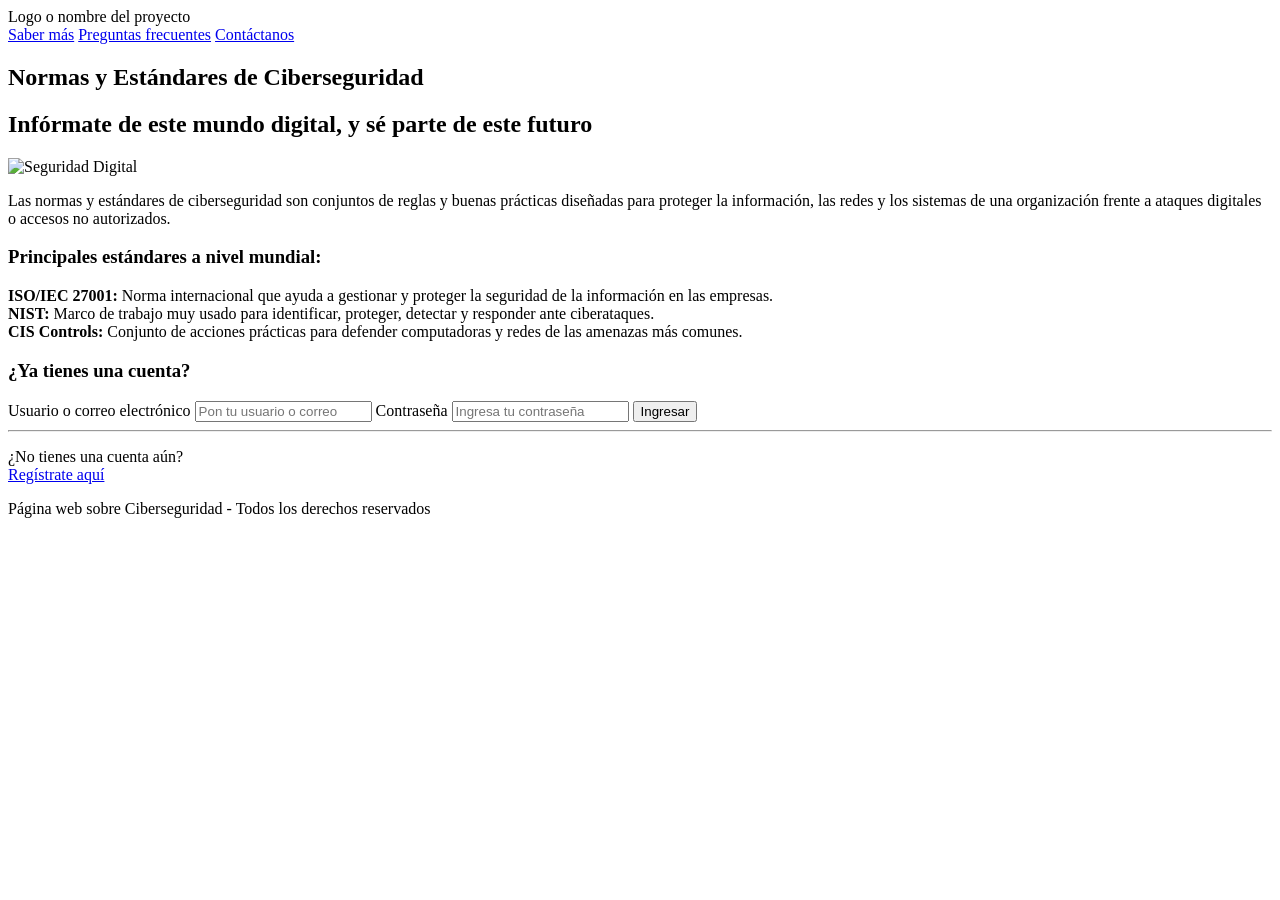
==== index.html @ cd24d399 "Add files via upload" ====
<!DOCTYPE html>
<html lang="es">
<head>
    <meta charset="UTF-8">
    <title>Normas y Estándares de Ciberseguridad</title>
    <link rel="stylesheet" href="css/index.css">
</head>
<body>

    <!-- 1. CABEZA / ENCABEZADO -->
    <header>
        <div class="logo">Logo o nombre del proyecto</div>
        
        <nav>
            <a href="saber-mas.html">Saber más</a>
            <a href="preguntas-frecuentes.html">Preguntas frecuentes</a>
            <a href="contacto.html">Contáctanos</a>
        </nav>
    </header>

    <!-- 2. CUERPO PRINCIPAL (Dividido en 2 columnas: Info a la izquierda/centro y Login a la derecha) -->
    <main>

        <!-- COLUMNA PRINCIPAL: Título, Imagen e Información -->
        <section class="contenido-principal">
            <h1>Normas y Estándares de Ciberseguridad</h1>
            <h2>Infórmate de este mundo digital, y sé parte de este futuro</h2>

            <!-- Tu imagen ya conectada con su nombre real -->
            <img src="img/ciberseguridad-huella.jpg" alt="Seguridad Digital">

            <p>
                Las normas y estándares de ciberseguridad son conjuntos de reglas y buenas prácticas 
                diseñadas para proteger la información, las redes y los sistemas de una organización 
                frente a ataques digitales o accesos no autorizados.
            </p>

            <h3>Principales estándares a nivel mundial:</h3>

            <div class="caja-norma">
                <strong>ISO/IEC 27001:</strong> Norma internacional que ayuda a gestionar y proteger la seguridad de la información en las empresas.
            </div>

            <div class="caja-norma">
                <strong>NIST:</strong> Marco de trabajo muy usado para identificar, proteger, detectar y responder ante ciberataques.
            </div>

            <div class="caja-norma">
                <strong>CIS Controls:</strong> Conjunto de acciones prácticas para defender computadoras y redes de las amenazas más comunes.
            </div>
        </section>

        <!-- COLUMNA DERECHA: Cuadro pequeño del formulario -->
        <section class="cuadro-formulario">
            <h3>¿Ya tienes una cuenta?</h3>
            
            <form>
                <label>Usuario o correo electrónico</label>
                <input type="text" placeholder="Pon tu usuario o correo">

                <label>Contraseña</label>
                <input type="password" placeholder="Ingresa tu contraseña">

                <button type="submit">Ingresar</button>
            </form>

            <hr>

            <p class="registro">
                ¿No tienes una cuenta aún?<br>
                <a href="registro.html">Regístrate aquí</a>
            </p>
        </section>

    </main>

    <!-- 3. PIE DE PÁGINA -->
    <footer>
        <p>Página web sobre Ciberseguridad - Todos los derechos reservados</p>
    </footer>

</body>
</html>
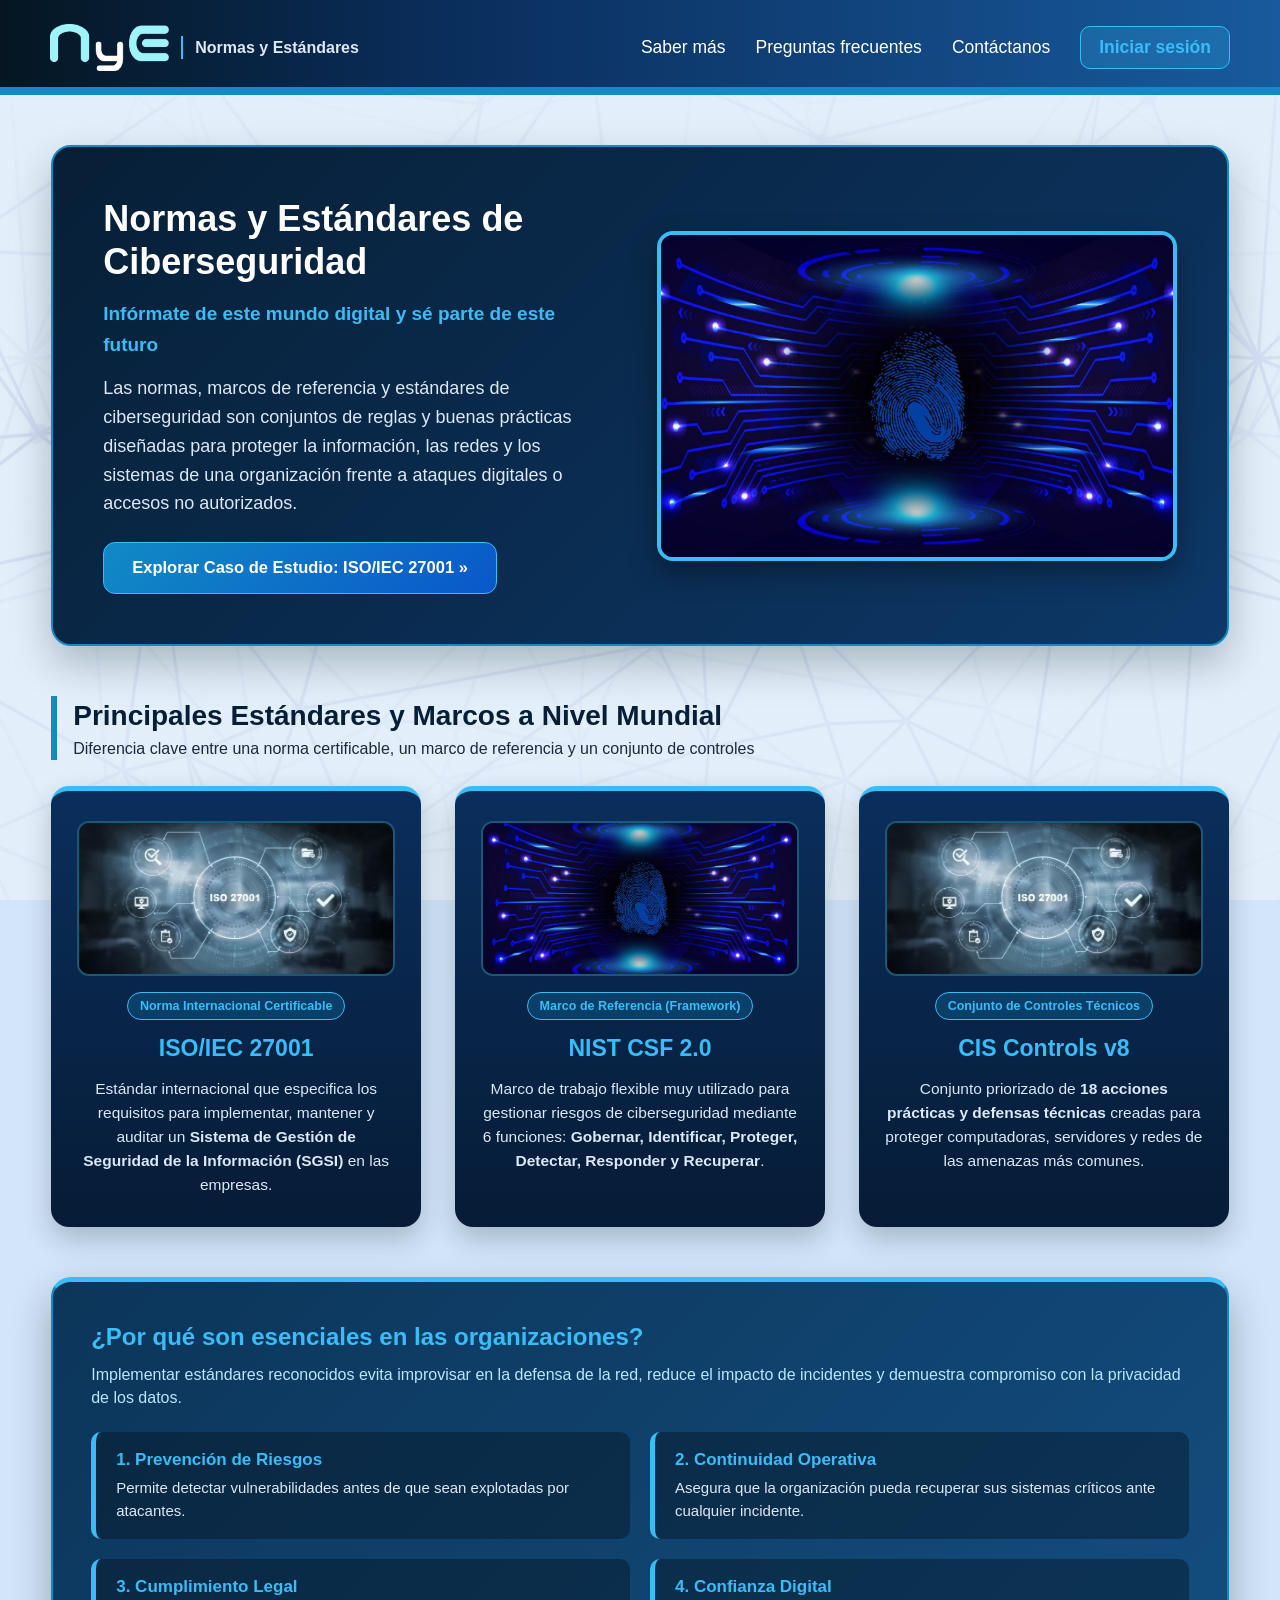
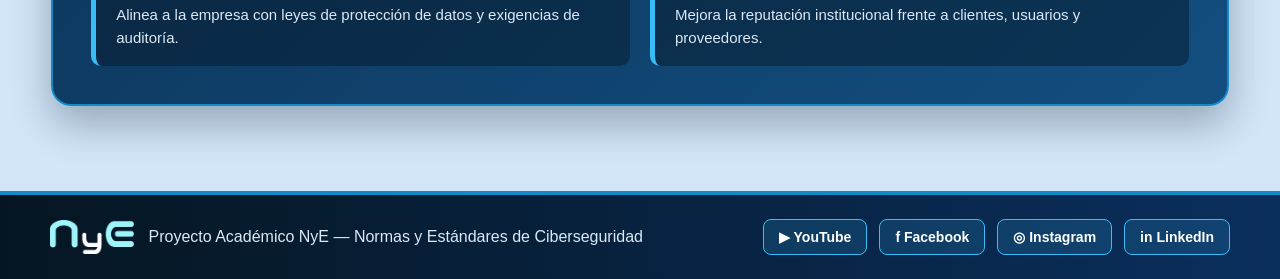
==== commit 60af4756: "Add files via upload" ====
--- a/index.html
+++ b/index.html
@@ -2,82 +2,136 @@
 <html lang="es">
 <head>
     <meta charset="UTF-8">
-    <title>Normas y Estándares de Ciberseguridad</title>
-    <link rel="stylesheet" href="css/index.css">
+    <meta name="viewport" content="width=device-width, initial-scale=1.0">
+    <title>Normas y Estándares de Ciberseguridad | Proyecto NyE</title>
+    <link rel="stylesheet" href="css/styles.css">
 </head>
-<body>
+<body class="bg-saber-mas">
 
-    <!-- 1. CABEZA / ENCABEZADO -->
     <header>
-        <div class="logo">Logo o nombre del proyecto</div>
-        
-        <nav>
+        <a href="index.html" class="logo">
+            <img src="img/logo.png" alt="Logo NyE">
+            <span class="logo-texto">Normas y Estándares</span>
+        </a>
+        <nav class="enlaces-menu">
             <a href="saber-mas.html">Saber más</a>
             <a href="preguntas-frecuentes.html">Preguntas frecuentes</a>
             <a href="contacto.html">Contáctanos</a>
+            <a href="login.html" class="btn-login-menu">Iniciar sesión</a>
         </nav>
     </header>
 
-    <!-- 2. CUERPO PRINCIPAL (Dividido en 2 columnas: Info a la izquierda/centro y Login a la derecha) -->
     <main>
-
-        <!-- COLUMNA PRINCIPAL: Título, Imagen e Información -->
-        <section class="contenido-principal">
-            <h1>Normas y Estándares de Ciberseguridad</h1>
-            <h2>Infórmate de este mundo digital, y sé parte de este futuro</h2>
-
-            <!-- Tu imagen ya conectada con su nombre real -->
-            <img src="img/ciberseguridad-huella.jpg" alt="Seguridad Digital">
-
-            <p>
-                Las normas y estándares de ciberseguridad son conjuntos de reglas y buenas prácticas 
-                diseñadas para proteger la información, las redes y los sistemas de una organización 
-                frente a ataques digitales o accesos no autorizados.
-            </p>
-
-            <h3>Principales estándares a nivel mundial:</h3>
-
-            <div class="caja-norma">
-                <strong>ISO/IEC 27001:</strong> Norma internacional que ayuda a gestionar y proteger la seguridad de la información en las empresas.
+        <!-- 1. SECCIÓN HERO -->
+        <section class="hero-section">
+            <div>
+                <h1>Normas y Estándares de Ciberseguridad</h1>
+                <p class="subtitulo-hero">Infórmate de este mundo digital y sé parte de este futuro</p>
+                <p style="margin-bottom: 24px;">
+                    Las normas, marcos de referencia y estándares de ciberseguridad son conjuntos de reglas y buenas prácticas 
+                    diseñadas para proteger la información, las redes y los sistemas de una organización frente a ataques digitales 
+                    o accesos no autorizados.
+                </p>
+                <a href="saber-mas.html" class="btn-principal">Explorar Caso de Estudio: ISO/IEC 27001 &raquo;</a>
             </div>
 
-            <div class="caja-norma">
-                <strong>NIST:</strong> Marco de trabajo muy usado para identificar, proteger, detectar y responder ante ciberataques.
-            </div>
-
-            <div class="caja-norma">
-                <strong>CIS Controls:</strong> Conjunto de acciones prácticas para defender computadoras y redes de las amenazas más comunes.
+            <!-- IMAGEN PRINCIPAL PORTADA -->
+            <div class="marco-imagen">
+                <img src="img/ciberseguridad-huella.jpg" alt="Seguridad Digital">
             </div>
         </section>
 
-        <!-- COLUMNA DERECHA: Cuadro pequeño del formulario -->
-        <section class="cuadro-formulario">
-            <h3>¿Ya tienes una cuenta?</h3>
-            
-            <form>
-                <label>Usuario o correo electrónico</label>
-                <input type="text" placeholder="Pon tu usuario o correo">
+        <!-- 2. TRES ESTÁNDARES CON ESPACIO PARA IMÁGENES (Sin botones repetidos abajo) -->
+        <div class="titulo-seccion">
+            <h2>Principales Estándares y Marcos a Nivel Mundial</h2>
+            <p>Diferencia clave entre una norma certificable, un marco de referencia y un conjunto de controles</p>
+        </div>
 
-                <label>Contraseña</label>
-                <input type="password" placeholder="Ingresa tu contraseña">
+        <section class="pillars-section">
+            <article class="pilar-card">
+                <!-- ESPACIO DE IMAGEN 1: Puedes cambiar img/iso27001.jpg por otra imagen -->
+                <div class="img-tarjeta">
+                    <img src="img/iso27001.jpg" alt="Norma ISO/IEC 27001">
+                </div>
+                <span class="etiqueta">Norma Internacional Certificable</span>
+                <h3>ISO/IEC 27001</h3>
+                <p>
+                    Estándar internacional que especifica los requisitos para implementar, mantener y auditar un 
+                    <strong>Sistema de Gestión de Seguridad de la Información (SGSI)</strong> en las empresas.
+                </p>
+            </article>
 
-                <button type="submit">Ingresar</button>
-            </form>
+            <article class="pilar-card">
+                <!-- ESPACIO DE IMAGEN 2: Guarda una imagen como img/nist.jpg en tu carpeta img -->
+                <div class="img-tarjeta">
+                    <img src="img/nist.jpg" alt="Marco NIST CSF" onerror="this.src='img/ciberseguridad-huella.jpg'">
+                </div>
+                <span class="etiqueta">Marco de Referencia (Framework)</span>
+                <h3>NIST CSF 2.0</h3>
+                <p>
+                    Marco de trabajo flexible muy utilizado para gestionar riesgos de ciberseguridad mediante 6 funciones: 
+                    <strong>Gobernar, Identificar, Proteger, Detectar, Responder y Recuperar</strong>.
+                </p>
+            </article>
 
-            <hr>
-
-            <p class="registro">
-                ¿No tienes una cuenta aún?<br>
-                <a href="registro.html">Regístrate aquí</a>
-            </p>
+            <article class="pilar-card">
+                <!-- ESPACIO DE IMAGEN 3: Guarda una imagen como img/cis.jpg en tu carpeta img -->
+                <div class="img-tarjeta">
+                    <img src="img/cis.jpg" alt="Controles CIS" onerror="this.src='img/iso27001.jpg'">
+                </div>
+                <span class="etiqueta">Conjunto de Controles Técnicos</span>
+                <h3>CIS Controls v8</h3>
+                <p>
+                    Conjunto priorizado de <strong>18 acciones prácticas y defensas técnicas</strong> creadas para proteger 
+                    computadoras, servidores y redes de las amenazas más comunes.
+                </p>
+            </article>
         </section>
 
+        <!-- 3. IMPORTANCIA EN LAS ORGANIZACIONES (En tarjeta blanca limpia para variar el color) -->
+        <section class="bloque-ancho caja-clara">
+            <h2>¿Por qué son esenciales en las organizaciones?</h2>
+            <p style="margin-top: 8px; color: #475569;">
+                Implementar estándares reconocidos evita improvisar en la defensa de la red, reduce el impacto de incidentes 
+                y demuestra compromiso con la privacidad de los datos.
+            </p>
+            <div class="grid-beneficios">
+                <div class="item-beneficio">
+                    <strong>1. Prevención de Riesgos</strong>
+                    <span>Permite detectar vulnerabilidades antes de que sean explotadas por atacantes.</span>
+                </div>
+                <div class="item-beneficio">
+                    <strong>2. Continuidad Operativa</strong>
+                    <span>Asegura que la organización pueda recuperar sus sistemas críticos ante cualquier incidente.</span>
+                </div>
+                <div class="item-beneficio">
+                    <strong>3. Cumplimiento Legal</strong>
+                    <span>Alinea a la empresa con leyes de protección de datos y exigencias de auditoría.</span>
+                </div>
+                <div class="item-beneficio">
+                    <strong>4. Confianza Digital</strong>
+                    <span>Mejora la reputación institucional frente a clientes, usuarios y proveedores.</span>
+                </div>
+            </div>
+        </section>
     </main>
 
-    <!-- 3. PIE DE PÁGINA -->
-    <footer>
-        <p>Página web sobre Ciberseguridad - Todos los derechos reservados</p>
+    <!-- PIE DE PÁGINA SOLO CON TÍTULO Y REDES SOCIALES -->
+    <footer class="pie-pagina">
+        <div class="footer-contenido">
+            <div class="footer-marca">
+                <img src="img/logo.png" alt="Logo NyE">
+                <p>Proyecto Académico NyE — Normas y Estándares de Ciberseguridad</p>
+            </div>
+            <div class="footer-redes">
+                <a href="https://youtube.com" target="_blank" rel="noopener">▶ YouTube</a>
+                <a href="https://facebook.com" target="_blank" rel="noopener">f Facebook</a>
+                <a href="https://instagram.com" target="_blank" rel="noopener">◎ Instagram</a>
+                <a href="https://linkedin.com" target="_blank" rel="noopener">in LinkedIn</a>
+            </div>
+        </div>
     </footer>
 
+    <script src="javascript/script.js"></script>
 </body>
 </html>
--- a/css/styles.css
+++ b/css/styles.css
@@ -0,0 +1,355 @@
+/* ==========================================================================
+   ARCHIVO: css/styles.css (Sin verde + Sin blanco cansado + Fácil de personalizar)
+   ========================================================================== */
+:root {
+    /* Colores base originales que te gustaron */
+    --azul-oscuro: #051622;
+    --azul-profundo: #071f36;
+    --azul-marino: #0a2e5c;
+    --azul-card: #0d3868;
+    --cian-borde: #118AC5;
+    --cian-brillante: #38bdf8;
+    --blanco: #ffffff;
+    --texto-claro: #dce8f5;
+    --fondo-claro: #dbeafe; /* Fondo general celeste-grisáceo suave (menos blanco) */
+
+    /* ======================================================================
+       ZONA PARA PROBAR COLORES DE CUADROS (Login, Registro, Contacto, FAQ)
+       Cambia estos 4 valores para probar los ejemplos que te dejé abajo:
+       ====================================================================== */
+    --fondo-caja: linear-gradient(135deg, #0c3559 0%, #134e80 100%); /* Azul cian intermedio */
+    --fondo-subcaja: rgba(5, 22, 34, 0.45);  /* Cuadros internos */
+    --texto-caja: #ffffff;                   /* Color de letra dentro del cuadro */
+    --texto-secundario-caja: #bae6fd;        /* Color de subtítulos/párrafos del cuadro */
+
+    --fuente: "Inter", "Segoe UI", Roboto, Arial, sans-serif;
+}
+
+* { box-sizing: border-box; margin: 0; padding: 0; }
+
+body {
+    font-family: var(--fuente);
+    background-color: var(--fondo-claro);
+    color: #0f172a;
+    line-height: 1.45;
+    min-height: 100vh;
+    display: flex;
+    flex-direction: column;
+}
+
+a { color: inherit; text-decoration: none; }
+img { display: block; max-width: 100%; }
+ul, ol { list-style: none; }
+
+/* 1. FONDOS DE PÁGINA (Con velo celeste suave para que el fondo nunca sea blanco brillante) */
+body.bg-que-es {
+    background: linear-gradient(rgba(219, 234, 254, 0.45), rgba(219, 234, 254, 0.45)),
+                var(--fondo-claro) url('../img/fondo-que-es.png') no-repeat right center / 85% fixed;
+}
+body.bg-saber-mas {
+    background: linear-gradient(rgba(203, 225, 246, 0.55), rgba(203, 225, 246, 0.55)),
+                var(--fondo-claro) url('../img/fondo-saber-mas.jpg') no-repeat center center / cover fixed;
+}
+body.bg-oscuro {
+    background: linear-gradient(rgba(5, 22, 34, 0.82), rgba(7, 31, 54, 0.9)),
+                url('../img/fondo oscuro.jpg') no-repeat center center / cover fixed;
+    color: var(--blanco);
+}
+
+/* 2. CABECERA / HEADER UNIFICADO (De vuelta al estilo Cian original sin verde) */
+header {
+    height: 95px;
+    padding: 0 50px;
+    background: linear-gradient(to right, #051622 0%, #0a2e5c 35%, #185a9d 100%);
+    position: relative;
+    display: flex;
+    align-items: center;
+    justify-content: space-between;
+}
+header::after {
+    content: "";
+    position: absolute;
+    bottom: 0; left: 0; width: 100%; height: 8px;
+    background: var(--cian-borde);
+}
+header .logo { display: flex; align-items: center; height: 48px; gap: 12px; }
+header .logo img { height: 100%; width: auto; object-fit: contain; }
+header .logo-texto {
+    font-size: 16px; font-weight: 600; color: var(--texto-claro);
+    border-left: 2px solid var(--cian-brillante); padding-left: 12px;
+}
+header .enlaces-menu { display: flex; align-items: center; gap: 30px; }
+header .enlaces-menu a { font-size: 17.5px; font-weight: 500; color: var(--blanco); transition: 0.3s; }
+header .enlaces-menu a.activo { color: var(--cian-brillante); font-weight: 700; }
+
+/* Botón Iniciar Sesión en Cian/Azul (como el estilo anterior) */
+header .enlaces-menu a.btn-login-menu {
+    background: rgba(56, 189, 248, 0.2);
+    border: 1.5px solid var(--cian-brillante);
+    color: var(--cian-brillante);
+    padding: 8px 18px;
+    border-radius: 10px;
+    font-weight: 700;
+}
+header .enlaces-menu a.btn-login-menu:hover {
+    background: var(--cian-borde);
+    color: var(--blanco) !important;
+}
+
+/* 3. LAYOUT GENERAL Y HERO */
+main { flex: 1; width: 100%; padding: 50px 0 40px 0; }
+
+.hero-section {
+    max-width: 1250px; width: 92%; margin: 0 auto 50px auto;
+    background: linear-gradient(135deg, #071f36 0%, #0d3868 100%);
+    border-radius: 20px; padding: 50px;
+    display: grid; grid-template-columns: 1fr 520px; gap: 45px; align-items: center;
+    box-shadow: 0 18px 40px rgba(5, 22, 34, 0.25);
+    border: 2px solid var(--cian-borde);
+}
+.hero-section h1 { font-size: 36px; color: var(--blanco); margin-bottom: 16px; line-height: 1.2; }
+.hero-section .subtitulo-hero { font-size: 19px; color: var(--cian-brillante); font-weight: 700; margin-bottom: 14px; }
+.hero-section p { font-size: 18px; color: var(--texto-claro); line-height: 1.6; }
+
+.video-container, .marco-imagen {
+    width: 100%; height: 330px; background: var(--azul-oscuro);
+    border: 4px solid var(--cian-brillante); border-radius: 16px;
+    overflow: hidden; box-shadow: 0 12px 28px rgba(0, 0, 0, 0.35);
+}
+.video-container iframe, .marco-imagen img { width: 100%; height: 100%; object-fit: cover; border: none; }
+
+/* 4. PÁGINA SABER MÁS */
+main.layout-saber-mas {
+    display: grid; grid-template-columns: 53% 47%;
+    max-width: 1250px; margin: 50px auto; padding: 0 40px; gap: 40px; align-items: center;
+}
+.tarjeta-info {
+    background: linear-gradient(135deg, #071f36 0%, #0a2e5c 55%, #0d3868 100%);
+    max-width: 580px; min-height: 480px; padding: 70px 45px 45px;
+    border-radius: 28px; border: 2px solid var(--cian-borde);
+    box-shadow: 0 20px 45px rgba(10, 46, 92, 0.28);
+}
+.tarjeta-info h1 { font-size: 33px; color: var(--blanco); margin-bottom: 35px; line-height: 1.25; }
+.tarjeta-info p { font-size: 20px; color: var(--texto-claro); line-height: 1.55; margin-bottom: 18px; }
+.menu-lateral { display: flex; justify-content: center; }
+.nav-botones ul { display: flex; flex-direction: column; gap: 55px; }
+.btn-azul {
+    display: flex; align-items: center; justify-content: center;
+    width: 250px; height: 70px; font-size: 22px; font-weight: 600; color: var(--blanco);
+    background: linear-gradient(135deg, #0a2e5c 0%, #154c8a 100%);
+    border-radius: 20px; border: 1px solid rgba(56, 189, 248, 0.35);
+    border-left: 6px solid var(--cian-brillante);
+    box-shadow: 0 12px 25px rgba(10, 46, 92, 0.25);
+}
+
+/* 5. TARJETAS REUTILIZABLES (Pilares, Estándares, Cláusulas) */
+.titulo-seccion {
+    max-width: 1250px; width: 92%; margin: 0 auto 26px auto;
+    border-left: 6px solid var(--cian-borde); padding-left: 16px;
+}
+.titulo-seccion h2 { font-size: 28px; color: var(--azul-profundo); }
+.titulo-seccion p { font-size: 16px; color: #1e293b; }
+body.bg-oscuro .titulo-seccion h2 { color: var(--blanco); }
+body.bg-oscuro .titulo-seccion p { color: var(--texto-claro); }
+
+.pillars-section, .grid-3 {
+    display: grid; grid-template-columns: repeat(3, 1fr); gap: 34px;
+    max-width: 1250px; width: 92%; margin: 0 auto 50px auto;
+}
+.pilar-card {
+    background: linear-gradient(180deg, #0a2e5c 0%, #061c36 100%);
+    padding: 30px 26px; border-radius: 18px;
+    border-top: 5px solid var(--cian-brillante);
+    box-shadow: 0 12px 28px rgba(5, 22, 34, 0.22);
+    text-align: center; color: var(--blanco);
+}
+.pilar-card h2, .pilar-card h3 { font-size: 23px; color: var(--cian-brillante); margin-bottom: 12px; }
+.pilar-card p { font-size: 15.5px; color: var(--texto-claro); line-height: 1.55; }
+
+.img-tarjeta {
+    width: 100%; height: 155px; border-radius: 12px; overflow: hidden;
+    margin-bottom: 16px; border: 2px solid rgba(56, 189, 248, 0.4); background: var(--azul-oscuro);
+}
+.img-tarjeta img { width: 100%; height: 100%; object-fit: cover; }
+
+/* Etiquetas en Cian (sin verde) */
+.etiqueta {
+    display: inline-block; background: rgba(17, 138, 197, 0.25);
+    border: 1px solid var(--cian-brillante); color: var(--cian-brillante);
+    font-size: 12.5px; font-weight: 700; padding: 4px 12px; border-radius: 99px; margin-bottom: 12px;
+}
+
+/* 6. CUADROS PERSONALIZABLES (Importancia, Login, Registro, Contacto) */
+.caja-clara {
+    background: var(--fondo-caja);
+    color: var(--texto-caja);
+    border-radius: 20px; padding: 38px;
+    border: 2px solid var(--cian-borde);
+    border-top: 5px solid var(--cian-brillante);
+    box-shadow: 0 18px 40px rgba(5, 22, 34, 0.3);
+}
+/* Fuerza que los títulos y párrafos dentro de .caja-clara usen el color de la paleta */
+.caja-clara h1, .caja-clara h2, .caja-clara h3 { color: var(--cian-brillante) !important; }
+.caja-clara p, .caja-clara ul { color: var(--texto-secundario-caja) !important; }
+.caja-clara a { color: var(--cian-brillante) !important; }
+
+.bloque-ancho { max-width: 1250px; width: 92%; margin: 0 auto 45px auto; }
+.grid-beneficios { display: grid; grid-template-columns: repeat(2, 1fr); gap: 20px; margin-top: 22px; }
+.item-beneficio {
+    background: var(--fondo-subcaja);
+    border-left: 5px solid var(--cian-brillante);
+    padding: 16px 20px; border-radius: 10px;
+}
+.item-beneficio strong { display: block; color: var(--cian-brillante); font-size: 17px; margin-bottom: 4px; }
+.item-beneficio span { font-size: 15px; color: var(--texto-claro); }
+
+/* 7. GRILLAS DE ESTRUCTURA Y CERTIFICACIÓN */
+.grid-clausulas {
+    max-width: 1250px; width: 92%; margin: 0 auto 40px auto;
+    display: flex; flex-wrap: wrap; justify-content: center; gap: 24px;
+}
+.grid-clausulas .pilar-card { flex: 0 0 calc((100% - 72px) / 4); min-width: 250px; text-align: left; }
+
+.lista-pasos {
+    counter-reset: paso; max-width: 1250px; width: 92%; margin: 0 auto 40px auto;
+    display: grid; grid-template-columns: repeat(3, 1fr); gap: 28px;
+}
+.lista-pasos li { counter-increment: paso; position: relative; padding-top: 26px; }
+.lista-pasos li::before {
+    content: "Paso " counter(paso);
+    display: inline-block; background: var(--cian-borde); color: var(--blanco);
+    border: 1px solid var(--cian-brillante);
+    font-weight: 800; font-size: 14px; padding: 5px 14px; border-radius: 99px; margin-bottom: 12px;
+}
+
+/* 8. PREGUNTAS FRECUENTES (Ahora en Azul/Cian sin blanco cansado) */
+.layout-2col {
+    max-width: 1250px; width: 92%; margin: 0 auto 45px auto;
+    display: grid; grid-template-columns: 1.35fr 0.9fr; gap: 38px; align-items: start;
+}
+details.item-faq {
+    background: var(--fondo-caja);
+    color: var(--texto-caja);
+    border: 2px solid var(--cian-borde);
+    border-left: 6px solid var(--cian-brillante);
+    border-radius: 14px; margin-bottom: 16px; padding: 18px 22px;
+    box-shadow: 0 10px 24px rgba(5, 22, 34, 0.2);
+}
+details.item-faq[open] { border-color: var(--cian-brillante); }
+details.item-faq summary { font-size: 18px; font-weight: 700; color: var(--blanco); cursor: pointer; }
+details.item-faq p {
+    margin-top: 12px; padding-top: 12px;
+    border-top: 1px solid rgba(56, 189, 248, 0.3);
+    color: var(--texto-claro);
+}
+
+/* 9. FORMULARIOS DE LOGIN, REGISTRO Y CONTACTO */
+.contenedor-auth { max-width: 480px; width: 92%; margin: 10px auto 40px auto; }
+.form-grupo { margin-bottom: 18px; text-align: left; }
+.form-grupo label { display: block; font-weight: 700; font-size: 14.5px; color: var(--cian-brillante); margin-bottom: 6px; }
+.form-grupo input, .form-grupo textarea {
+    width: 100%; padding: 12px 14px;
+    border: 2px solid rgba(56, 189, 248, 0.4);
+    border-radius: 10px; font: inherit; font-size: 15.5px;
+    background: #eef6ff; /* Celeste hielo suave, no blanco puro */
+    color: #0f172a;
+}
+.form-grupo input:focus, .form-grupo textarea:focus {
+    outline: none; border-color: var(--cian-brillante); background: #ffffff;
+}
+
+.btn-principal {
+    display: inline-flex; align-items: center; justify-content: center;
+    padding: 13px 28px;
+    background: linear-gradient(135deg, #118AC5 0%, #0a58ca 100%);
+    border: 1px solid var(--cian-brillante);
+    color: var(--blanco); font-weight: 700; font-size: 16.5px;
+    border-radius: 12px; cursor: pointer; transition: 0.25s;
+}
+.btn-principal:hover { transform: translateY(-2px); filter: brightness(1.12); }
+.btn-ancho { width: 100%; }
+
+.pie-auth {
+    margin-top: 22px; padding-top: 16px;
+    border-top: 1px solid rgba(56, 189, 248, 0.3);
+    text-align: center; font-size: 15px; color: var(--texto-claro);
+}
+.pie-auth a { color: var(--cian-brillante); font-weight: 800; text-decoration: underline; }
+
+.mensaje-exito {
+    display: none; margin-top: 14px; padding: 12px; border-radius: 8px;
+    background: rgba(17, 138, 197, 0.3); border: 1px solid var(--cian-brillante);
+    color: var(--blanco); font-weight: 700; text-align: center;
+}
+
+/* Redes Sociales en Contacto y Footer */
+.grid-redes { display: grid; grid-template-columns: 1fr 1fr; gap: 12px; margin-top: 16px; }
+.btn-red {
+    display: flex; align-items: center; justify-content: center;
+    padding: 11px; border-radius: 10px; font-weight: 700; font-size: 14.5px;
+    background: rgba(5, 22, 34, 0.6); border: 1px solid var(--cian-brillante);
+    color: var(--blanco) !important; transition: 0.25s;
+}
+.btn-red:hover { background: var(--cian-borde); transform: translateY(-2px); }
+
+/* 10. SECCIÓN EQUIPO (5 Integrantes) */
+.grid-equipo {
+    max-width: 1250px; width: 92%; margin: 0 auto 40px auto;
+    display: flex; flex-wrap: wrap; justify-content: center; gap: 26px;
+}
+.card-miembro {
+    flex: 0 0 calc((100% - 52px) / 3); min-width: 260px;
+    background: var(--fondo-caja); color: var(--texto-caja);
+    border-radius: 18px; padding: 28px 22px; text-align: center;
+    border: 2px solid var(--cian-borde);
+    border-top: 5px solid var(--cian-brillante);
+    box-shadow: 0 12px 28px rgba(0,0,0,0.3);
+}
+.foto-miembro {
+    width: 110px; height: 110px; margin: 0 auto 14px; border-radius: 50%;
+    border: 3px solid var(--cian-brillante); overflow: hidden; background: var(--azul-oscuro);
+}
+.foto-miembro img { width: 100%; height: 100%; object-fit: cover; }
+.card-miembro h3 { font-size: 19px; color: var(--blanco); margin-bottom: 4px; }
+.card-miembro span { display: inline-block; font-size: 13px; font-weight: 700; color: var(--cian-brillante); margin-bottom: 10px; }
+.card-miembro p { font-size: 14.5px; color: var(--texto-claro); }
+
+/* 11. NAVEGACIÓN DE SUBPÁGINAS Y PIE DE PÁGINA */
+.nav-subpagina {
+    max-width: 1250px; width: 92%; margin: 0 auto 35px auto;
+    display: flex; justify-content: space-between;
+}
+.btn-atras {
+    display: inline-flex; align-items: center; justify-content: center;
+    padding: 12px 24px; background: var(--cian-borde); color: var(--blanco);
+    font-size: 17px; font-weight: 600; border-radius: 12px;
+}
+
+footer.pie-pagina {
+    background: linear-gradient(to right, #051622 0%, #0a2e5c 100%);
+    color: var(--texto-claro); border-top: 4px solid var(--cian-borde);
+    padding: 24px 50px; margin-top: auto;
+}
+.footer-contenido {
+    max-width: 1250px; margin: 0 auto;
+    display: flex; align-items: center; justify-content: space-between; flex-wrap: wrap; gap: 20px;
+}
+.footer-marca { display: flex; align-items: center; gap: 14px; }
+.footer-marca img { height: 34px; }
+.footer-redes { display: flex; gap: 12px; flex-wrap: wrap; }
+.footer-redes a {
+    background: rgba(56, 189, 248, 0.15); border: 1px solid var(--cian-brillante);
+    color: var(--blanco); padding: 7px 15px; border-radius: 8px; font-size: 14px; font-weight: 600; transition: 0.25s;
+}
+.footer-redes a:hover { background: var(--cian-borde); transform: translateY(-2px); }
+
+/* 12. RESPONSIVO */
+@media (max-width: 992px) {
+    header { flex-direction: column; height: auto; padding: 18px; gap: 14px; }
+    header .enlaces-menu { flex-wrap: wrap; justify-content: center; gap: 16px; }
+    .hero-section, main.layout-saber-mas, .pillars-section, .grid-3, .lista-pasos, .layout-2col, .grid-beneficios {
+        grid-template-columns: 1fr;
+    }
+    .grid-clausulas .pilar-card, .card-miembro { flex: 0 0 100%; }
+    .footer-contenido { flex-direction: column; text-align: center; }
+}
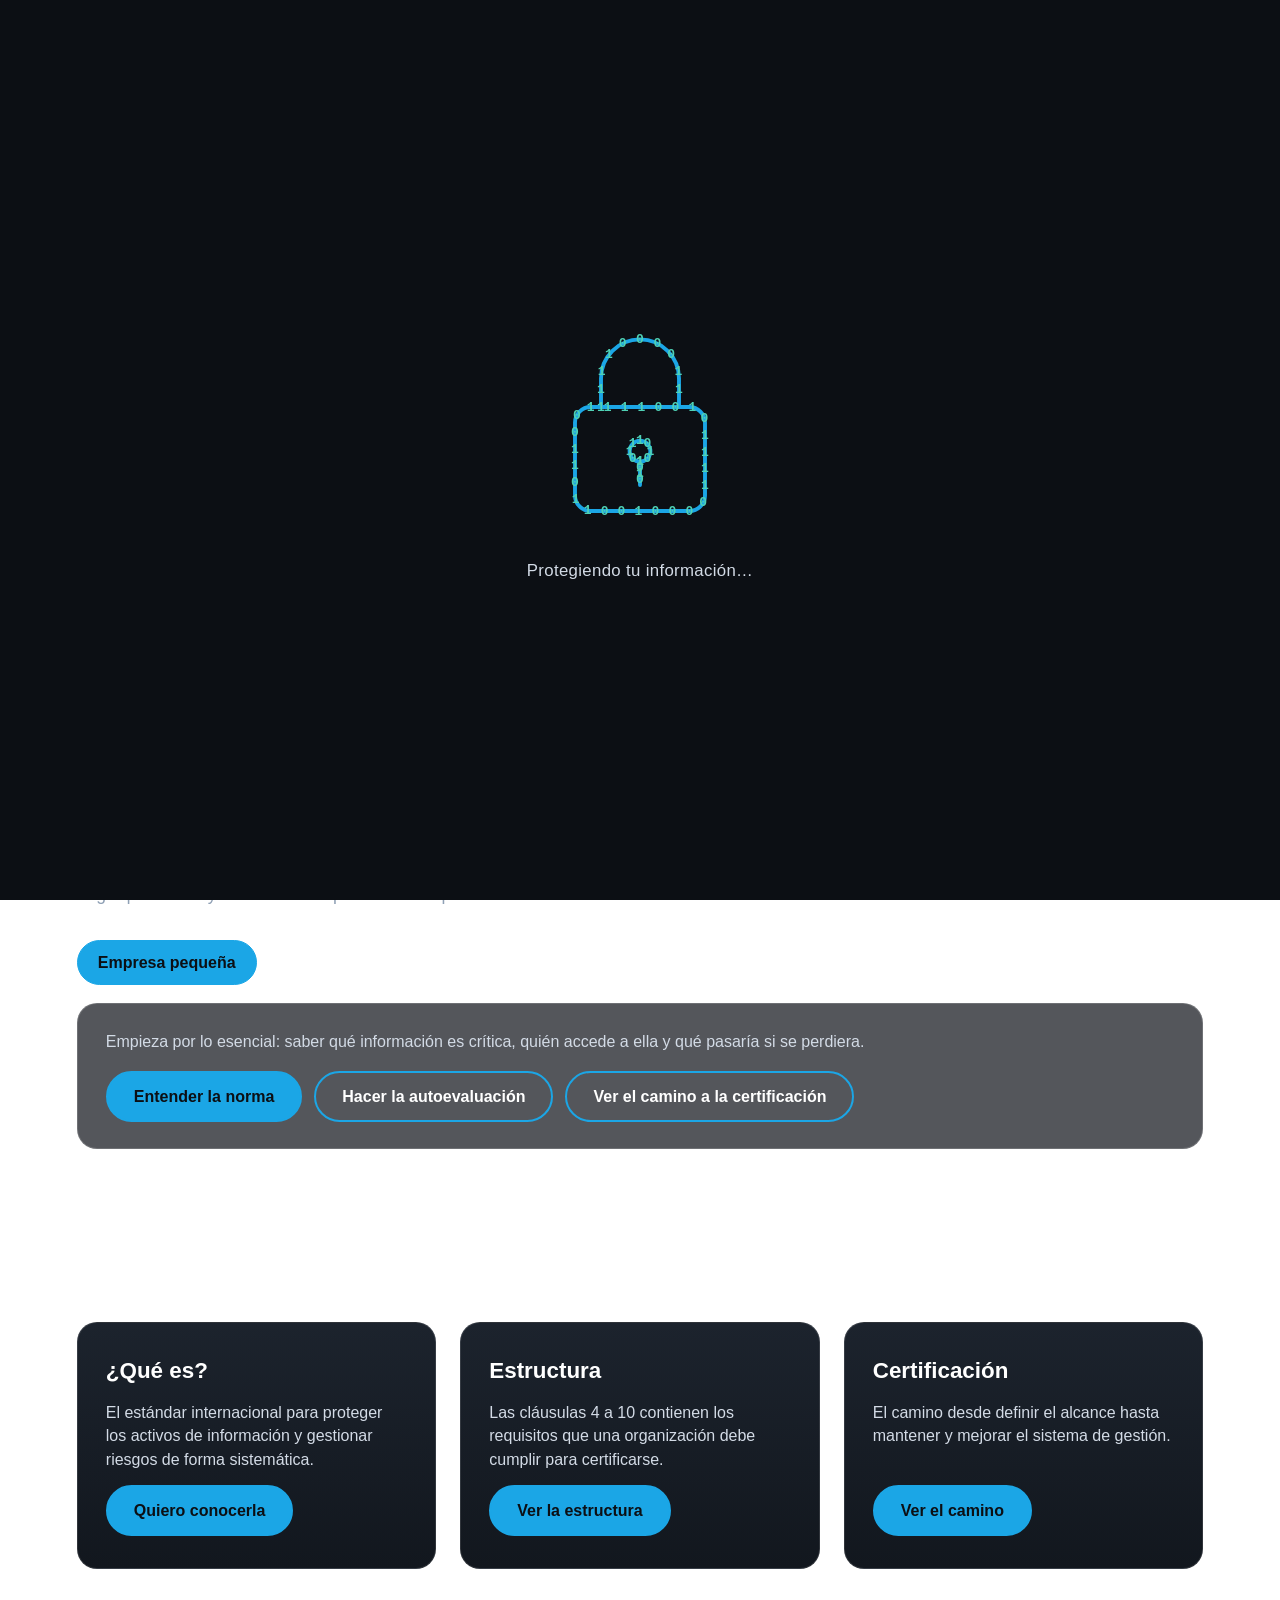
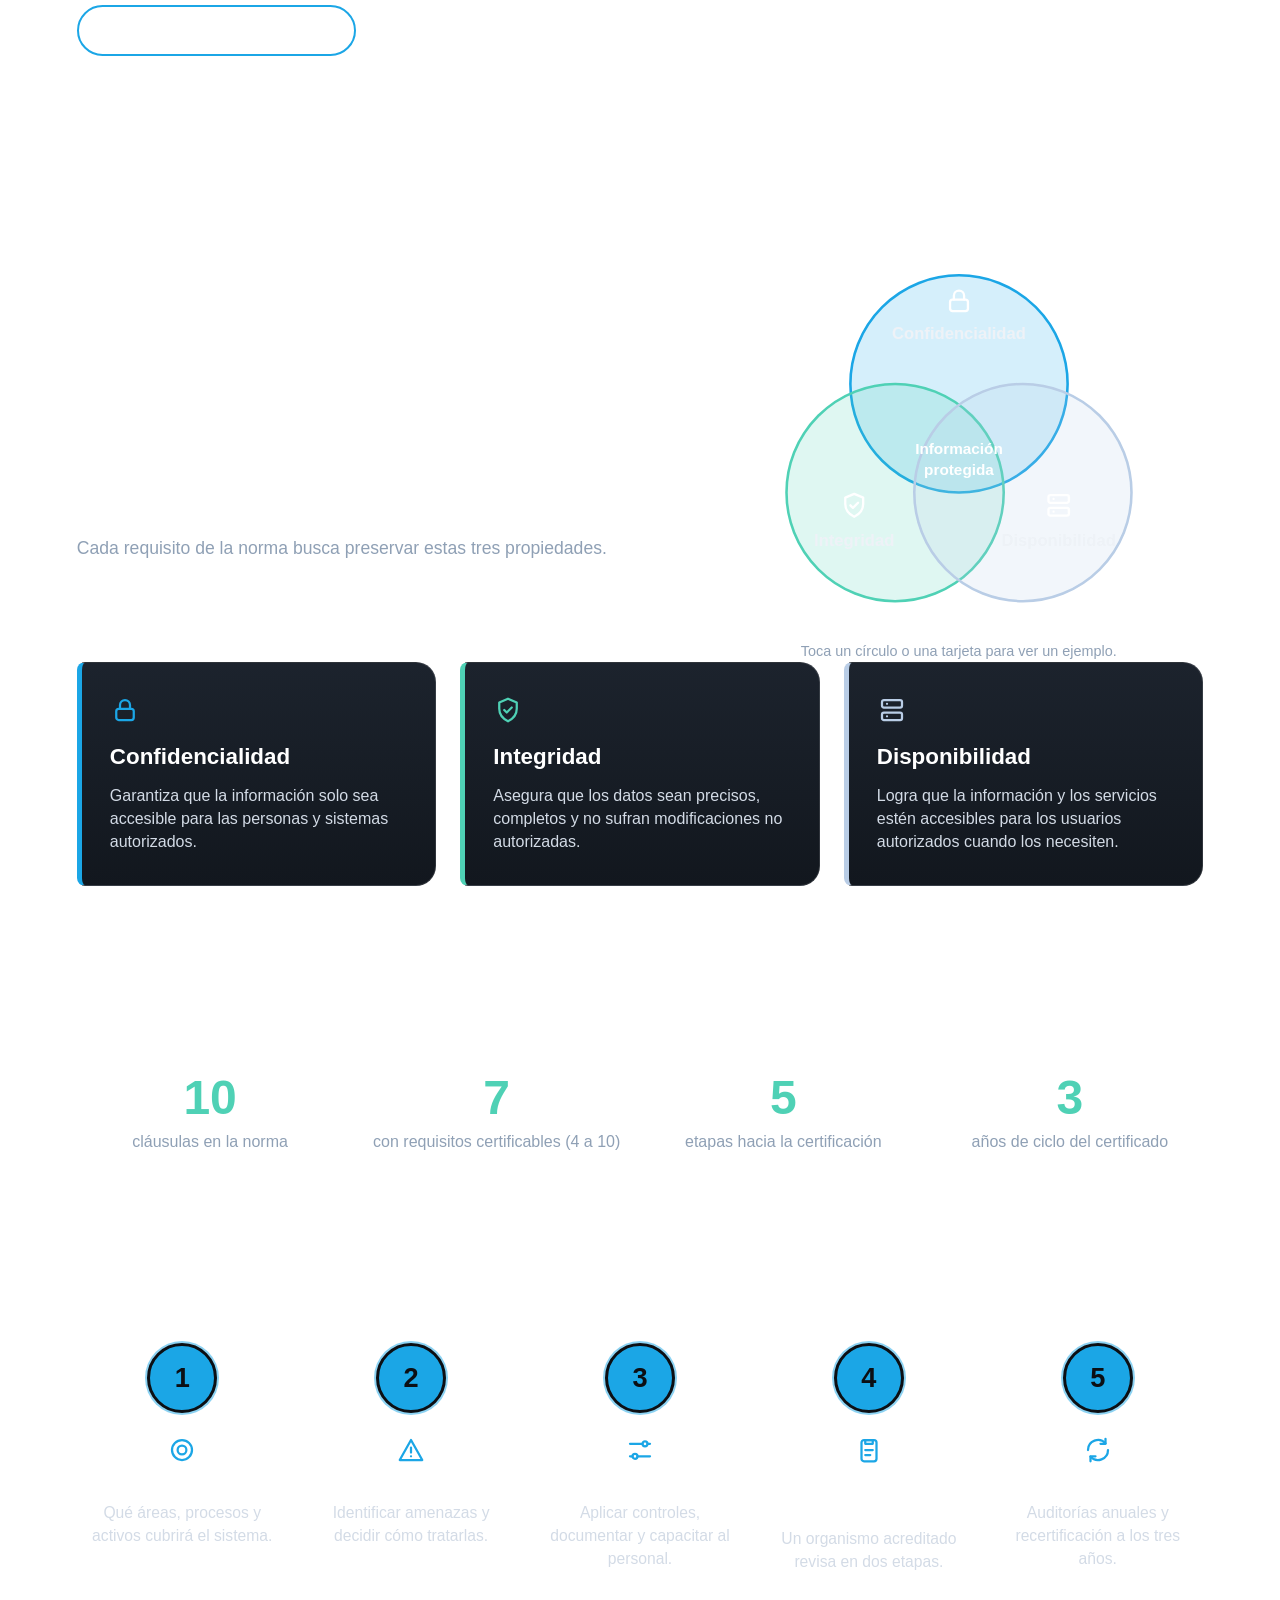
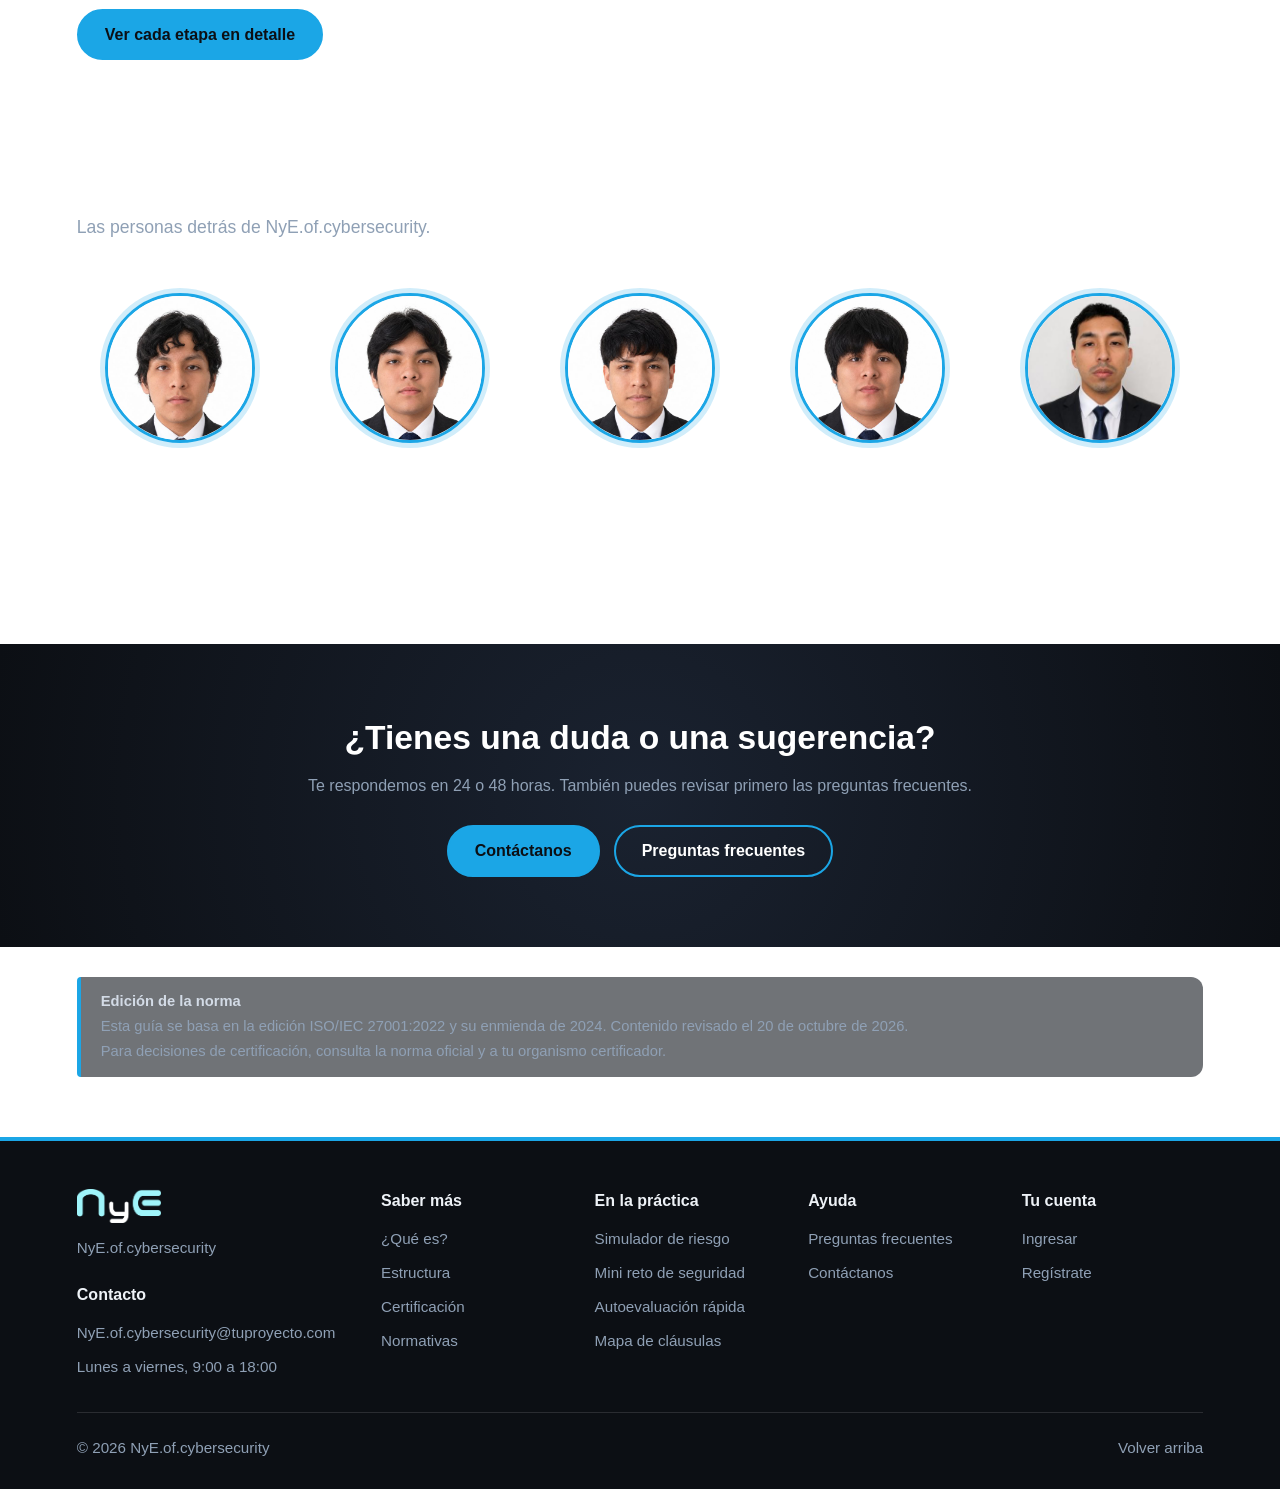
==== commit c96ca305: "Add files via upload" ====
--- a/index.html
+++ b/index.html
@@ -1,137 +1,222 @@
 <!DOCTYPE html>
 <html lang="es">
 <head>
-    <meta charset="UTF-8">
-    <meta name="viewport" content="width=device-width, initial-scale=1.0">
-    <title>Normas y Estándares de Ciberseguridad | Proyecto NyE</title>
-    <link rel="stylesheet" href="css/styles.css">
+  <meta charset="UTF-8">
+  <meta name="viewport" content="width=device-width, initial-scale=1.0">
+  <title>NyE | ISO/IEC 27001</title>
+  <link rel="stylesheet" href="css/inicio.css">
+  <link rel="stylesheet" href="css/efectos.css">
+  <link rel="stylesheet" href="css/pie.css">
+  <link rel="stylesheet" href="css/equipo.css">
 </head>
-<body class="bg-saber-mas">
-
-    <header>
-        <a href="index.html" class="logo">
-            <img src="img/logo.png" alt="Logo NyE">
-            <span class="logo-texto">Normas y Estándares</span>
-        </a>
-        <nav class="enlaces-menu">
-            <a href="saber-mas.html">Saber más</a>
-            <a href="preguntas-frecuentes.html">Preguntas frecuentes</a>
-            <a href="contacto.html">Contáctanos</a>
-            <a href="login.html" class="btn-login-menu">Iniciar sesión</a>
-        </nav>
-    </header>
-
-    <main>
-        <!-- 1. SECCIÓN HERO -->
-        <section class="hero-section">
-            <div>
-                <h1>Normas y Estándares de Ciberseguridad</h1>
-                <p class="subtitulo-hero">Infórmate de este mundo digital y sé parte de este futuro</p>
-                <p style="margin-bottom: 24px;">
-                    Las normas, marcos de referencia y estándares de ciberseguridad son conjuntos de reglas y buenas prácticas 
-                    diseñadas para proteger la información, las redes y los sistemas de una organización frente a ataques digitales 
-                    o accesos no autorizados.
-                </p>
-                <a href="saber-mas.html" class="btn-principal">Explorar Caso de Estudio: ISO/IEC 27001 &raquo;</a>
-            </div>
-
-            <!-- IMAGEN PRINCIPAL PORTADA -->
-            <div class="marco-imagen">
-                <img src="img/ciberseguridad-huella.jpg" alt="Seguridad Digital">
-            </div>
-        </section>
-
-        <!-- 2. TRES ESTÁNDARES CON ESPACIO PARA IMÁGENES (Sin botones repetidos abajo) -->
-        <div class="titulo-seccion">
-            <h2>Principales Estándares y Marcos a Nivel Mundial</h2>
-            <p>Diferencia clave entre una norma certificable, un marco de referencia y un conjunto de controles</p>
+<body>
+  <div class="precarga" aria-hidden="true"><div class="p-mitad p-arriba"></div><div class="p-mitad p-abajo"></div><div class="p-centro"><svg class="p-svg" viewBox="0 20 200 170" aria-hidden="true"><g class="p-candado"><path d="M70 90V68a30 30 0 0 1 60 0V90"/><path d="M62 90H138a12 12 0 0 1 12 12V158a12 12 0 0 1-12 12H62a12 12 0 0 1-12-12V102a12 12 0 0 1 12-12Z"/><circle cx="100" cy="124" r="8"/><path d="M100 132V150"/></g><g class="p-datos"></g></svg><p class="p-texto">Protegiendo tu información…</p></div></div>
+  <header>
+    <a class="logo" href="index.html"><img src="css/img/logo.png" alt="NyE, ir al inicio"></a>
+    <nav>
+      <a href="saber-mas.html">Saber más</a>
+      <a href="normativas.html">Normativas</a>
+      <a href="practica.html">En la práctica</a>
+      <a href="preguntas-frecuentes.html">Preguntas frecuentes</a>
+      <a href="contacto.html">Contáctanos</a>
+      <a class="acceso" href="login.html">Ingresar</a>
+    <button class="menu-btn" type="button" aria-label="Abrir menú" aria-expanded="false" aria-controls="menu"><span></span><span></span><span></span></button>
+    </nav>
+  </header>
+
+  <main>
+    <!-- Portada -->
+    <section class="portada">
+      <div class="portada-texto">
+        <h1>Protege la información de tu empresa con la ISO/IEC 27001</h1>
+        <p>Guía sobre el estándar internacional para gestionar la ciberseguridad: ¿qué es?, ¿cómo se aplica en entornos empresariales? y ¿cómo se certifica?</p>
+        <div class="botones">
+          <a class="btn btn-cian" href="estructura.html">Explora las 7 cláusulas</a>
+          <a class="btn btn-borde" href="practica.html#autoevaluacion">Haz una autoevaluación rápida</a>
         </div>
-
-        <section class="pillars-section">
-            <article class="pilar-card">
-                <!-- ESPACIO DE IMAGEN 1: Puedes cambiar img/iso27001.jpg por otra imagen -->
-                <div class="img-tarjeta">
-                    <img src="img/iso27001.jpg" alt="Norma ISO/IEC 27001">
-                </div>
-                <span class="etiqueta">Norma Internacional Certificable</span>
-                <h3>ISO/IEC 27001</h3>
-                <p>
-                    Estándar internacional que especifica los requisitos para implementar, mantener y auditar un 
-                    <strong>Sistema de Gestión de Seguridad de la Información (SGSI)</strong> en las empresas.
-                </p>
-            </article>
-
-            <article class="pilar-card">
-                <!-- ESPACIO DE IMAGEN 2: Guarda una imagen como img/nist.jpg en tu carpeta img -->
-                <div class="img-tarjeta">
-                    <img src="img/nist.jpg" alt="Marco NIST CSF" onerror="this.src='img/ciberseguridad-huella.jpg'">
-                </div>
-                <span class="etiqueta">Marco de Referencia (Framework)</span>
-                <h3>NIST CSF 2.0</h3>
-                <p>
-                    Marco de trabajo flexible muy utilizado para gestionar riesgos de ciberseguridad mediante 6 funciones: 
-                    <strong>Gobernar, Identificar, Proteger, Detectar, Responder y Recuperar</strong>.
-                </p>
-            </article>
-
-            <article class="pilar-card">
-                <!-- ESPACIO DE IMAGEN 3: Guarda una imagen como img/cis.jpg en tu carpeta img -->
-                <div class="img-tarjeta">
-                    <img src="img/cis.jpg" alt="Controles CIS" onerror="this.src='img/iso27001.jpg'">
-                </div>
-                <span class="etiqueta">Conjunto de Controles Técnicos</span>
-                <h3>CIS Controls v8</h3>
-                <p>
-                    Conjunto priorizado de <strong>18 acciones prácticas y defensas técnicas</strong> creadas para proteger 
-                    computadoras, servidores y redes de las amenazas más comunes.
-                </p>
-            </article>
-        </section>
-
-        <!-- 3. IMPORTANCIA EN LAS ORGANIZACIONES (En tarjeta blanca limpia para variar el color) -->
-        <section class="bloque-ancho caja-clara">
-            <h2>¿Por qué son esenciales en las organizaciones?</h2>
-            <p style="margin-top: 8px; color: #475569;">
-                Implementar estándares reconocidos evita improvisar en la defensa de la red, reduce el impacto de incidentes 
-                y demuestra compromiso con la privacidad de los datos.
-            </p>
-            <div class="grid-beneficios">
-                <div class="item-beneficio">
-                    <strong>1. Prevención de Riesgos</strong>
-                    <span>Permite detectar vulnerabilidades antes de que sean explotadas por atacantes.</span>
-                </div>
-                <div class="item-beneficio">
-                    <strong>2. Continuidad Operativa</strong>
-                    <span>Asegura que la organización pueda recuperar sus sistemas críticos ante cualquier incidente.</span>
-                </div>
-                <div class="item-beneficio">
-                    <strong>3. Cumplimiento Legal</strong>
-                    <span>Alinea a la empresa con leyes de protección de datos y exigencias de auditoría.</span>
-                </div>
-                <div class="item-beneficio">
-                    <strong>4. Confianza Digital</strong>
-                    <span>Mejora la reputación institucional frente a clientes, usuarios y proveedores.</span>
-                </div>
-            </div>
-        </section>
-    </main>
-
-    <!-- PIE DE PÁGINA SOLO CON TÍTULO Y REDES SOCIALES -->
-    <footer class="pie-pagina">
-        <div class="footer-contenido">
-            <div class="footer-marca">
-                <img src="img/logo.png" alt="Logo NyE">
-                <p>Proyecto Académico NyE — Normas y Estándares de Ciberseguridad</p>
-            </div>
-            <div class="footer-redes">
-                <a href="https://youtube.com" target="_blank" rel="noopener">▶ YouTube</a>
-                <a href="https://facebook.com" target="_blank" rel="noopener">f Facebook</a>
-                <a href="https://instagram.com" target="_blank" rel="noopener">◎ Instagram</a>
-                <a href="https://linkedin.com" target="_blank" rel="noopener">in LinkedIn</a>
-            </div>
-        </div>
-    </footer>
-
-    <script src="javascript/script.js"></script>
+      </div>
+          <div class="hero-visual" aria-hidden="true">
+        <div class="hero-foto"></div>
+        <svg class="hero-svg" viewBox="0 0 160 100">
+          <g class="trazos">
+            <path d="M0 30H22L34 42H46"/><path d="M160 72H138L126 60H114"/><path d="M0 80H18L28 70"/><path d="M160 22H142L132 32"/>
+            <circle cx="46" cy="42" r="1.2"/><circle cx="114" cy="60" r="1.2"/><circle cx="28" cy="70" r="1.2"/><circle cx="132" cy="32" r="1.2"/>
+          </g>
+          <g class="orbita">
+            <circle class="anillo" cx="80" cy="51.7" r="30"/><circle class="anillo" cx="80" cy="51.7" r="42"/>
+            <circle class="nodo-c" cx="80" cy="21.7" r="1.8"/><circle class="nodo-c" cx="54" cy="66.7" r="1.8"/><circle class="nodo-m" cx="116.4" cy="30.7" r="1.8"/><circle class="nodo-m" cx="43.6" cy="72.7" r="1.8"/><circle class="nodo-c" cx="119.5" cy="67" r="1.8"/>
+          </g>
+        </svg>
+      </div>
+    
+    </section>
+
+    <!-- Tres tarjetas principales -->
+    <section class="bloque perfil" aria-labelledby="t-perfil">
+      <h2 id="t-perfil">Explora por perfil</h2>
+      <p class="intro">Elige quién eres y te mostramos por dónde empezar.</p>
+      <div data-tabs><div class="tablist" role="tablist"><button class="tab" role="tab" type="button">Empresa pequeña</button><button class="tab" role="tab" type="button">Equipo de TI</button><button class="tab" role="tab" type="button">Estudiante</button></div><div class="panel" role="tabpanel"><p>Empieza por lo esencial: saber qué información es crítica, quién accede a ella y qué pasaría si se perdiera.</p><div class="acciones izq"><a class="btn btn-cian" href="que-es.html">Entender la norma</a><a class="btn btn-borde" href="practica.html#autoevaluacion">Hacer la autoevaluación</a><a class="btn btn-borde" href="certificacion.html">Ver el camino a la certificación</a></div></div><div class="panel" role="tabpanel"><p>Ve directo a los requisitos: las cláusulas 4 a 10, los controles del Anexo A y un simulador para priorizar riesgos.</p><div class="acciones izq"><a class="btn btn-cian" href="estructura.html#mapa">Mapa de cláusulas</a><a class="btn btn-borde" href="normativas.html">Controles y normas</a><a class="btn btn-borde" href="practica.html#riesgo">Simulador de riesgo</a></div></div><div class="panel" role="tabpanel"><p>Aprende primero el vocabulario y la lógica de la norma, y ponlos a prueba con un reto.</p><div class="acciones izq"><a class="btn btn-cian" href="que-es.html">Entender la norma</a><a class="btn btn-borde" href="normativas.html#glosario">Glosario</a><a class="btn btn-borde" href="practica.html#reto">Mini reto de seguridad</a></div></div></div>
+    </section>
+
+    <section class="bloque tarjetas-principales" aria-labelledby="t-conoce">
+      <h2 id="t-conoce">Conoce la norma paso a paso</h2>
+      <div class="rejilla-3">
+        <article class="tarjeta">
+          <h3>¿Qué es?</h3>
+          <p>El estándar internacional para proteger los activos de información y gestionar riesgos de forma sistemática.</p>
+          <a class="btn btn-cian" href="que-es.html">Quiero conocerla</a>
+        </article>
+        <article class="tarjeta">
+          <h3>Estructura</h3>
+          <p>Las cláusulas 4 a 10 contienen los requisitos que una organización debe cumplir para certificarse.</p>
+          <a class="btn btn-cian" href="estructura.html">Ver la estructura</a>
+        </article>
+        <article class="tarjeta">
+          <h3>Certificación</h3>
+          <p>El camino desde definir el alcance hasta mantener y mejorar el sistema de gestión.</p>
+          <a class="btn btn-cian" href="certificacion.html">Ver el camino</a>
+        </article>
+      </div>
+      <p class="experto"><a class="btn btn-borde" href="contacto.html">Quiero hablar con un experto</a></p>
+    </section>
+
+    <!-- Pilares (equivale a la cuadrícula de industrias) -->
+    <div class="banda"><section class="bloque pilares" aria-labelledby="t-pilares">
+      <h2 id="t-pilares">Tres pilares para proteger tu información</h2>
+      <p class="intro">Cada requisito de la norma busca preservar estas tres propiedades.</p>
+        <figure class="venn">
+          <svg viewBox="0 0 360 310" role="group" aria-label="Diagrama de los tres pilares: toca uno para ver un ejemplo">
+            <g class="vp v1" tabindex="0" role="button" aria-pressed="false" aria-label="Confidencialidad"><circle cx="180" cy="115" r="85"/><use href="#i-lock" x="168" y="38" width="24" height="24"/><text class="vt" x="180" y="80">Confidencialidad</text></g>
+            <g class="vp v2" tabindex="0" role="button" aria-pressed="false" aria-label="Integridad"><circle cx="130" cy="200" r="85"/><use href="#i-check" x="86" y="198" width="24" height="24"/><text class="vt" x="98" y="242">Integridad</text></g>
+            <g class="vp v3" tabindex="0" role="button" aria-pressed="false" aria-label="Disponibilidad"><circle cx="230" cy="200" r="85"/><use href="#i-server" x="246" y="198" width="24" height="24"/><text class="vt" x="258" y="242">Disponibilidad</text></g>
+            <text class="vc" x="180" y="170">Información</text><text class="vc" x="180" y="186">protegida</text>
+          </svg>
+          <figcaption>Toca un círculo o una tarjeta para ver un ejemplo.</figcaption>
+        </figure>
+      <div class="rejilla-3">
+        <article class="pilar" tabindex="0" role="button" aria-pressed="false">
+          <svg class="ico"><use href="#i-lock"/></svg>
+          <h3>Confidencialidad</h3>
+          <p>Garantiza que la información solo sea accesible para las personas y sistemas autorizados.</p>
+          <p class="ejemplo"><strong>Ejemplo:</strong> Solo Recursos Humanos puede abrir los expedientes del personal.</p>
+        </article>
+        <article class="pilar" tabindex="0" role="button" aria-pressed="false">
+          <svg class="ico"><use href="#i-check"/></svg>
+          <h3>Integridad</h3>
+          <p>Asegura que los datos sean precisos, completos y no sufran modificaciones no autorizadas.</p>
+          <p class="ejemplo"><strong>Ejemplo:</strong> Un registro de cambios muestra quién modificó una factura y cuándo.</p>
+        </article>
+        <article class="pilar" tabindex="0" role="button" aria-pressed="false">
+          <svg class="ico"><use href="#i-server"/></svg>
+          <h3>Disponibilidad</h3>
+          <p>Logra que la información y los servicios estén accesibles para los usuarios autorizados cuando los necesiten.</p>
+          <p class="ejemplo"><strong>Ejemplo:</strong> Si falla el servidor, un sistema de respaldo mantiene la tienda en línea funcionando.</p>
+        </article>
+      </div>
+    </section></div>
+
+    <!-- Cifras -->
+    <section class="cifras" aria-label="La norma en cifras">
+      <div><strong>10</strong><span>cláusulas en la norma</span></div>
+      <div><strong>7</strong><span>con requisitos certificables (4 a 10)</span></div>
+      <div><strong>5</strong><span>etapas hacia la certificación</span></div>
+      <div><strong>3</strong><span>años de ciclo del certificado</span></div>
+    </section>
+
+    <!-- Camino a la certificación (equivale a noticias y recursos) -->
+    <section class="bloque camino" aria-labelledby="t-camino">
+      <h2 id="t-camino">Camino hacia la certificación</h2>
+      <ol class="pasos ruta">
+        <li><svg class="ico"><use href="#i-target"/></svg><h3>Definir alcance</h3><p>Qué áreas, procesos y activos cubrirá el sistema.</p></li>
+        <li><svg class="ico"><use href="#i-alert"/></svg><h3>Evaluar riesgos</h3><p>Identificar amenazas y decidir cómo tratarlas.</p></li>
+        <li><svg class="ico"><use href="#i-sliders"/></svg><h3>Implantar controles</h3><p>Aplicar controles, documentar y capacitar al personal.</p></li>
+        <li><svg class="ico"><use href="#i-clip"/></svg><h3>Auditoría de certificación</h3><p>Un organismo acreditado revisa en dos etapas.</p></li>
+        <li><svg class="ico"><use href="#i-loop"/></svg><h3>Mantener y mejorar</h3><p>Auditorías anuales y recertificación a los tres años.</p></li>
+      </ol>
+      <p class="experto"><a class="btn btn-cian" href="certificacion.html">Ver cada etapa en detalle</a></p>
+    </section>
+
+    <!-- Nuestro equipo
+         GUÍA: en cada <li class="miembro"> cambia
+           1) el texto del <h3> por "Nombres Apellidos"
+           2) el texto de <p class="rol"> por el rol (o bórralo si no lo quieres)
+           3) el alt de la imagen por el mismo nombre
+         Para agregar a otra persona, copia un <li> completo. -->
+    <section class="bloque equipo" id="equipo" aria-labelledby="t-equipo">
+      <h2 id="t-equipo">Nuestro equipo</h2>
+      <p class="intro">Las personas detrás de NyE.of.cybersecurity.</p>
+      <ul class="equipo-lista">
+        <li class="miembro">
+          <figure class="miembro-foto"><img src="css/img/integrante-1.jpg" alt="Foto de Nombres Apellidos (integrante 1)" loading="lazy" width="150" height="150"></figure>
+          <h3>Antonio Llashac <!-- ✏️ Integrante 1: escribe aquí nombres y apellidos --></h3>
+          <p class="rol">Líder del proyecto <!-- ✏️ Integrante 1: escribe aquí el rol (opcional) --></p>
+        </li>
+        <li class="miembro">
+          <figure class="miembro-foto"><img src="css/img/integrante-2.jpg" alt="Foto de Nombres Apellidos (integrante 2)" loading="lazy" width="150" height="150"></figure>
+          <h3>Paul Marroquin <!-- ✏️ Integrante 2: escribe aquí nombres y apellidos --></h3>
+          <p class="rol">Investigador normativo <!-- ✏️ Integrante 2: escribe aquí el rol (opcional) --></p>
+        </li>
+        <li class="miembro">
+          <figure class="miembro-foto"><img src="css/img/integrante-3.jpg" alt="Foto de Nombres Apellidos (integrante 3)" loading="lazy" width="150" height="150"></figure>
+          <h3>Willy Huaman <!-- ✏️ Integrante 3: escribe aquí nombres y apellidos --></h3>
+          <p class="rol">Responsable de controles <!-- ✏️ Integrante 3: escribe aquí el rol (opcional) --></p>
+        </li>
+        <li class="miembro">
+          <figure class="miembro-foto"><img src="css/img/integrante-4.jpg" alt="Foto de Nombres Apellidos (integrante 4)" loading="lazy" width="150" height="150"></figure>
+          <h3>Crhistian Rios <!-- ✏️ Integrante 4: escribe aquí nombres y apellidos --></h3>
+          <p class="rol">Diseñador <!-- ✏️ Integrante 4: escribe aquí el rol (opcional) --></p>
+        </li>
+        <li class="miembro">
+          <figure class="miembro-foto"><img src="css/img/integrante-5.jpg" alt="Foto de Nombres Apellidos (integrante 5)" loading="lazy" width="150" height="150"></figure>
+          <h3>Fredy Barrientos <!-- ✏️ Integrante 5: escribe aquí nombres y apellidos --></h3>
+          <p class="rol">Desarrollador Web <!-- ✏️ Integrante 5: escribe aquí el rol (opcional) --></p>
+        </li>
+      </ul>
+    </section>
+
+    <!-- Llamada a la acción final -->
+    <section class="cierre">
+      <h2>¿Tienes una duda o una sugerencia?</h2>
+      <p>Te respondemos en 24 o 48 horas. También puedes revisar primero las preguntas frecuentes.</p>
+      <div class="botones">
+        <a class="btn btn-cian" href="contacto.html">Contáctanos</a>
+        <a class="btn btn-borde" href="preguntas-frecuentes.html">Preguntas frecuentes</a>
+      </div>
+    </section>
+  </main>
+
+  <footer class="pie">
+    <div class="pie-columnas">
+      <div class="pie-marca">
+        <img class="pie-logo" src="css/img/logo.png" alt="NyE">
+        <p>NyE.of.cybersecurity</p>
+        <h3>Contacto</h3>
+        <a href="mailto:NyE.of.cybersecurity@tuproyecto.com">NyE.of.cybersecurity@tuproyecto.com</a>
+        <span>Lunes a viernes, 9:00 a 18:00</span>
+      </div>
+      <div><h3>Saber más</h3><a href="que-es.html">¿Qué es?</a><a href="estructura.html">Estructura</a><a href="certificacion.html">Certificación</a><a href="normativas.html">Normativas</a></div>
+      <div><h3>En la práctica</h3><a href="practica.html#riesgo">Simulador de riesgo</a><a href="practica.html#reto">Mini reto de seguridad</a><a href="practica.html#autoevaluacion">Autoevaluación rápida</a><a href="estructura.html#mapa">Mapa de cláusulas</a></div>
+      <div><h3>Ayuda</h3><a href="preguntas-frecuentes.html">Preguntas frecuentes</a><a href="contacto.html">Contáctanos</a></div>
+      <div><h3>Tu cuenta</h3><a href="login.html">Ingresar</a><a href="registro.html">Regístrate</a></div>
+    </div>
+    <div class="pie-base"><span>© 2026 NyE.of.cybersecurity</span><a href="#">Volver arriba</a></div>
+  </footer>
+<div class="menu-pantalla" id="menu" aria-hidden="true">
+    <ol>
+      <li style="--i:0"><a href="index.html">Inicio</a></li>
+      <li style="--i:1"><a href="saber-mas.html">Saber más</a></li>
+      <li style="--i:2"><a href="normativas.html">Normativas</a></li>
+      <li style="--i:3"><a href="practica.html">En la práctica</a></li>
+      <li style="--i:3"><a href="preguntas-frecuentes.html">Preguntas frecuentes</a></li>
+      <li style="--i:4"><a href="contacto.html">Contáctanos</a></li>
+      <li style="--i:5"><a href="login.html">Ingresar</a></li>
+    </ol>
+    <p>NyE.of.cybersecurity</p>
+  </div>
+  <script src="js/efectos.js"></script>
+  <script src="js/interactivo.js"></script>
+  <script src="js/equipo.js"></script>
+  <script src="js/idioma.js"></script>
+  <script src="js/sesion.js"></script>
 </body>
-</html>+</html>
--- a/css/inicio.css
+++ b/css/inicio.css
@@ -0,0 +1,235 @@
+/* inicio.css -> <link rel="stylesheet" href="css/inicio.css">
+   Misma paleta que el resto del sitio NyE. Estructura inspirada en Control Union España. */
+
+:root {
+  --azul-noche: #0c0f14;
+  --azul-medio: #141a23;
+  --azul-claro: #17324f;
+  --cian: #1ba6e6;
+  --fondo: #0c0f14;
+  --tarjeta-a: #1c232d;
+  --tarjeta-b: #12171e;
+  --texto-suave: #8fa0b5;
+}
+
+* { box-sizing: border-box; margin: 0; padding: 0; }
+
+html { background: linear-gradient(160deg, #0c0f14 0%, #10151c 60%, #141c28 100%) fixed; scroll-behavior: smooth; }
+
+body {
+  min-height: 100vh;
+  font-family: "Fira Sans", "Mukta", "Segoe UI", Roboto, Arial, sans-serif;
+  color: #fff;
+  line-height: 1.45;
+}
+
+a { color: inherit; text-decoration: none; }
+
+:focus-visible { outline: 3px solid var(--cian); outline-offset: 3px; }
+
+/* ===== Encabezado (igual que el resto del sitio) ===== */
+header {
+  position: sticky;
+  top: 0;
+  z-index: 10;
+  display: flex;
+  align-items: center;
+  justify-content: space-between;
+  gap: 20px;
+  min-height: 64px;
+  padding: 6px 3.5% 6px 2.2%;
+  background: linear-gradient(90deg, var(--azul-noche) 0%, var(--azul-medio) 40%, var(--azul-claro) 100%);
+  border-bottom: 4px solid var(--cian);
+}
+
+.logo { display: block; line-height: 0; }
+.logo img { display: block; height: 38px; width: auto; }
+
+nav { display: flex; flex-wrap: wrap; align-items: center; gap: clamp(16px, 3vw, 36px); }
+nav a { font-weight: 700; font-size: 1rem; }
+nav a:hover { text-decoration: underline; }
+
+nav a.acceso {
+  padding: 8px 20px;
+  border: 2px solid var(--cian);
+  border-radius: 999px;
+}
+nav a.acceso:hover { background: var(--cian); text-decoration: none; }
+
+/* ===== Botones ===== */
+.btn {
+  display: inline-block;
+  padding: 12px 26px;
+  border-radius: 999px;
+  font-weight: 700;
+  font-size: 1rem;
+  transition: background 0.2s, border-color 0.2s;
+}
+.btn-cian { background: var(--cian); color: var(--azul-noche); border: 2px solid var(--cian); }
+.btn-cian:hover { background: #4cc0f5; border-color: #4cc0f5; }
+.btn-borde { border: 2px solid var(--cian); color: #fff; }
+.btn-borde:hover { background: rgba(27, 166, 230, 0.18); }
+
+.botones { display: flex; flex-wrap: wrap; gap: 14px; }
+
+/* ===== Portada ===== */
+.portada { display: none; }
+
+.portada-texto { max-width: 38rem; }
+.portada h1 { font-size: clamp(2rem, 4.4vw, 3.2rem); line-height: 1.15; margin-bottom: 20px; }
+.portada p { font-size: 1.2rem; color: #d3dbe6; margin-bottom: 30px; max-width: 34rem; }
+
+/* ===== Bloques de contenido ===== */
+.bloque { max-width: 1280px; margin: 0 auto; padding: 80px 6% 20px; }
+.bloque h2 { font-size: clamp(1.6rem, 3vw, 2.1rem); line-height: 1.2; margin-bottom: 14px; }
+.intro { color: var(--texto-suave); margin-bottom: 32px; font-size: 1.1rem; }
+.tarjetas-principales h2, .camino h2 { margin-bottom: 32px; }
+
+.rejilla-3 { display: grid; grid-template-columns: repeat(3, 1fr); gap: 24px; }
+
+.tarjeta, .pilar {
+  padding: 32px 28px;
+  background: linear-gradient(to bottom, var(--tarjeta-a) 0%, var(--tarjeta-b) 100%);
+  border: 1px solid rgba(255, 255, 255, 0.12);
+  border-radius: 20px;
+}
+
+.tarjeta { display: flex; flex-direction: column; align-items: flex-start; gap: 14px; }
+.tarjeta h3, .pilar h3 { font-size: 1.4rem; }
+.tarjeta p, .pilar p { color: #d3dbe6; flex: 1; }
+
+/* Los pilares llevan un borde cian a la izquierda: aquí sí marca una jerarquía distinta a las tarjetas de acción */
+.pilar { border-left: 5px solid var(--cian); border-radius: 8px 20px 20px 8px; }
+.pilar h3 { margin-bottom: 10px; }
+
+.experto { margin-top: 36px; }
+
+/* ===== Cifras ===== */
+.cifras {
+  display: grid;
+  grid-template-columns: repeat(4, 1fr);
+  gap: 20px;
+  max-width: 1280px;
+  margin: 80px auto 0;
+  padding: 36px 6%;
+  text-align: center;
+  border-top: 1px solid rgba(255, 255, 255, 0.15);
+  border-bottom: 1px solid rgba(255, 255, 255, 0.15);
+}
+.cifras strong { display: block; font-size: 3rem; line-height: 1; color: var(--cian); }
+.cifras span { display: block; margin-top: 8px; color: var(--texto-suave); }
+
+/* ===== Camino: pasos ===== */
+.pasos {
+  display: grid;
+  grid-template-columns: repeat(5, 1fr);
+  gap: 18px;
+  list-style: none;
+  counter-reset: paso;
+}
+.pasos li {
+  counter-increment: paso;
+  padding: 22px 18px;
+  background: rgba(24,30,40, 0.7);
+  border-top: 4px solid var(--cian);
+  border-radius: 6px 6px 16px 16px;
+}
+.pasos li::before {
+  content: counter(paso);
+  display: grid;
+  place-items: center;
+  width: 34px;
+  height: 34px;
+  margin-bottom: 12px;
+  border-radius: 50%;
+  background: var(--cian);
+  color: var(--azul-noche);
+  font-weight: 700;
+}
+.pasos h3 { font-size: 1.1rem; margin-bottom: 8px; }
+.pasos p { color: #d3dbe6; font-size: 0.98rem; }
+
+/* ===== Cierre ===== */
+.cierre {
+  margin-top: 90px;
+  padding: 70px 6%;
+  text-align: center;
+  background: radial-gradient(circle at center, #1a2230 0%, #0c0f14 100%);
+}
+.cierre h2 { font-size: clamp(1.6rem, 3vw, 2.1rem); margin-bottom: 12px; }
+.cierre p { color: var(--texto-suave); margin-bottom: 28px; }
+.cierre .botones { justify-content: center; }
+
+/* ===== Pie de página ===== */
+footer { padding: 50px 6% 40px; background: var(--azul-noche); border-top: 4px solid var(--cian); }
+
+.pie-columnas {
+  display: grid;
+  grid-template-columns: 1.2fr 1fr 1fr 1fr 1.6fr;
+  gap: 30px;
+  max-width: 1280px;
+  margin: 0 auto;
+}
+.pie-columnas h3 { font-size: 1.05rem; margin-bottom: 12px; }
+.pie-columnas a, .pie-columnas span, .pie-columnas p { display: block; margin-bottom: 8px; color: var(--texto-suave); overflow-wrap: anywhere; }
+.pie-columnas a:hover { color: #fff; text-decoration: underline; }
+.pie-logo { height: 34px; width: auto; margin-bottom: 12px; }
+
+/* ===== Responsivo ===== */
+@media (max-width: 1000px) {
+  .pasos { grid-template-columns: repeat(2, 1fr); }
+  .cifras { grid-template-columns: repeat(2, 1fr); }
+  .pie-columnas { grid-template-columns: repeat(2, 1fr); }
+}
+
+@media (max-width: 800px) {
+  header { position: static; flex-wrap: wrap; justify-content: center; padding: 10px; }
+  .rejilla-3 { grid-template-columns: 1fr; }
+  .bloque { padding-top: 56px; }
+}
+
+@media (max-width: 520px) {
+  .pasos, .pie-columnas { grid-template-columns: 1fr; }
+}
+
+@media (prefers-reduced-motion: reduce) {
+  html { scroll-behavior: auto; }
+  .btn { transition: none; }
+}
+
+/* Acento secundario menta para cifras y datos */
+:root { --menta: #4fd1b5; }
+.cifras strong, .linea b, .temas strong { color: var(--menta); }
+.barra i { background: var(--menta); }
+
+body::before { content: ""; position: fixed; inset: 0; z-index: -1; pointer-events: none; background: url("img/puntos2.png") center / cover no-repeat; filter: invert(1); opacity: .35; }
+
+/* ===== Portada: texto + ilustración integrada con el candado ===== */
+.portada { display: grid; grid-template-columns: minmax(0, 1fr) minmax(0, 1.05fr); align-items: center; gap: clamp(24px, 4vw, 64px); max-width: 1280px; min-height: 76vh; margin: 0 auto; padding: 56px 6%; }
+.hero-visual { position: relative; width: 100%; max-width: 700px; aspect-ratio: 16 / 10; justify-self: end; animation: entrada 1.1s 2s both; }
+.hero-foto { position: absolute; inset: 0; background: url("img/candado-1600.jpg") center / cover no-repeat; -webkit-mask-image: radial-gradient(closest-side at 50% 52%, #000 70%, transparent 100%); mask-image: radial-gradient(closest-side at 50% 52%, #000 70%, transparent 100%); }
+.hero-svg { position: absolute; inset: 0; width: 100%; height: 100%; overflow: visible; }
+.trazos path { fill: none; stroke: rgba(27, 166, 230, .5); stroke-width: .5; }
+.trazos circle { fill: #1ba6e6; }
+.anillo { fill: none; stroke: rgba(79, 209, 181, .45); stroke-width: .35; stroke-dasharray: 1.2 2.4; }
+.nodo-c { fill: #1ba6e6; } .nodo-m { fill: #4fd1b5; }
+.orbita { transform-box: view-box; transform-origin: 80px 51.7px; animation: orbitar 90s linear infinite; }
+@keyframes orbitar { to { transform: rotate(360deg); } }
+@keyframes entrada { from { opacity: 0; transform: scale(.96); } }
+
+/* ===== Tres pilares: diagrama ===== */
+.pilares { display: grid; grid-template-columns: 1.1fr .9fr; column-gap: 40px; align-items: center; }
+.pilares > h2, .pilares > .intro { grid-column: 1; }
+.pilares > .venn { grid-column: 2; grid-row: 1 / 3; margin: 0; }
+.pilares > .rejilla-3 { grid-column: 1 / -1; }
+.venn svg { display: block; width: 100%; max-width: 460px; margin: 0 auto; }
+.vt { fill: #eef2f7; font: 600 13px "Fira Sans", "Segoe UI", sans-serif; text-anchor: middle; }
+.vc { fill: #fff; font: 700 12px "Fira Sans", "Segoe UI", sans-serif; text-anchor: middle; }
+
+@media (max-width: 900px) {
+  .portada { grid-template-columns: 1fr; min-height: 0; padding: 36px 6% 24px; }
+  .hero-visual { justify-self: center; max-width: 520px; }
+  .pilares { display: block; }
+  .pilares > .venn { margin: 0 auto 28px; max-width: 340px; }
+}
+@media (prefers-reduced-motion: reduce) { .orbita { animation: none; } .hero-visual { animation: none; } }
--- a/css/efectos.css
+++ b/css/efectos.css
@@ -0,0 +1,183 @@
+/* efectos.css -> preloader, menú a pantalla completa y aparición al hacer scroll.
+   Lo usa js/efectos.js. Si el JavaScript no carga, el contenido se ve igual. */
+
+/* ===== Intro: cifra de carga y cortinas ===== */
+.cargando { overflow: hidden; }
+.precarga { position: fixed; inset: 0; z-index: 100; pointer-events: none; }
+.p-mitad { position: absolute; left: 0; right: 0; height: 50.2%; background: #0c0f14; transition: transform .9s cubic-bezier(.77, 0, .18, 1); }
+.p-arriba { top: 0; } .p-abajo { bottom: 0; }
+.p-centro { position: absolute; inset: 0; display: grid; place-content: center; justify-items: center; gap: 22px; transition: opacity .4s, transform .4s; }
+.p-svg { width: min(260px, 62vw); height: auto; overflow: visible; }
+.p-candado * { fill: none; stroke: #1ba6e6; stroke-width: 3; stroke-linecap: round; stroke-linejoin: round; opacity: 0; transition: opacity .6s; }
+.armado .p-candado * { opacity: 1; }
+.p-datos text { font: 600 10px ui-monospace, Menlo, Consolas, monospace; fill: #8fa0b5; text-anchor: middle; dominant-baseline: central; opacity: 0; transition: transform 1.1s cubic-bezier(.6, 0, .2, 1), opacity .5s, fill .4s; }
+.p-datos.ver text { opacity: 1; }
+.p-datos text.cifrado { fill: #4fd1b5; }
+.armado .p-datos text { opacity: 0; }
+.p-texto { margin: 0; color: #d3dbe6; font-size: 1.05rem; letter-spacing: .02em; opacity: 0; animation: aparece .6s .5s forwards; }
+@keyframes aparece { to { opacity: 1; } }
+.precarga.listo .p-centro { opacity: 0; transform: translateY(-20px); }
+.precarga.fuera .p-arriba { transform: translateY(-101%); }
+.precarga.fuera .p-abajo { transform: translateY(101%); }
+@keyframes subir { from { opacity: 0; transform: translateY(16px); } }
+
+/* ===== Iconos ===== */
+.ico { width: 30px; height: 30px; stroke: var(--cian, #1ba6e6); fill: none; stroke-width: 1.8; stroke-linecap: round; stroke-linejoin: round; }
+
+/* ===== Línea de tiempo visual ===== */
+.ruta { position: relative; }
+.ruta::before, .ruta::after { content: ""; position: absolute; left: 10%; right: 10%; top: 32px; height: 3px; border-radius: 2px; }
+.ruta::before { background: rgba(255, 255, 255, .14); }
+.ruta::after { background: var(--cian, #1ba6e6); transform-origin: left; transform: scaleX(var(--prog, 0)); }
+.ruta li { padding: 0 8px; background: none; border: 0; border-radius: 0; text-align: center; }
+.ruta li::before { position: relative; z-index: 1; width: 64px; height: 64px; margin: 0 auto 22px; font-size: 1.7rem; border: 3px solid #0c0f14; box-shadow: 0 0 0 2px rgba(27, 166, 230, .5); }
+.ruta .ico { display: block; margin: 0 auto 6px; }
+.ruta h3 { margin-bottom: 6px; }
+
+/* ===== Variedad entre secciones ===== */
+.banda { margin-top: 80px; padding-bottom: 50px; background: rgba(255, 255, 255, .05); border-block: 1px solid rgba(255, 255, 255, .1); }
+.pilar .ico { margin-bottom: 10px; }
+
+/* ===== Botón de idioma ===== */
+.idioma { padding: 6px 12px; background: none; border: 1px solid rgba(255, 255, 255, .45); border-radius: 999px; color: #fff; font: inherit; font-size: .85rem; font-weight: 700; cursor: pointer; }
+.idioma:hover { background: rgba(255, 255, 255, .14); }
+
+@media (max-width: 1000px) { .ruta::before, .ruta::after { display: none; } }
+
+/* ===== Botón del menú ===== */
+.menu-btn { display: grid; gap: 5px; padding: 10px; background: none; border: 0; cursor: pointer; }
+.menu-btn span { display: block; width: 26px; height: 3px; background: #fff; border-radius: 2px; transition: transform .3s, opacity .3s; }
+.menu-abierto .menu-btn span:nth-child(1) { transform: translateY(8px) rotate(45deg); }
+.menu-abierto .menu-btn span:nth-child(2) { opacity: 0; }
+.menu-abierto .menu-btn span:nth-child(3) { transform: translateY(-8px) rotate(-45deg); }
+
+/* ===== Menú a pantalla completa ===== */
+.menu-abierto { overflow: hidden; }
+.menu-abierto header { z-index: 60; }
+
+.menu-pantalla {
+  position: fixed; inset: 0; z-index: 50;
+  display: flex; flex-direction: column; justify-content: center;
+  padding: 90px 10% 40px;
+  background: linear-gradient(rgba(12,15,20, .9), rgba(12,15,20, .96)), url("img/candado-1600.jpg") center / cover;
+  clip-path: circle(0 at calc(100% - 40px) 40px);
+  visibility: hidden;
+  transition: clip-path .7s cubic-bezier(.7, 0, .2, 1), visibility 0s .7s;
+}
+.menu-abierto .menu-pantalla {
+  clip-path: circle(150% at calc(100% - 40px) 40px);
+  visibility: visible;
+  transition: clip-path .7s cubic-bezier(.7, 0, .2, 1), visibility 0s;
+}
+.menu-pantalla ol { list-style: none; counter-reset: m; }
+.menu-pantalla li {
+  counter-increment: m;
+  opacity: 0; transform: translateY(30px);
+  transition: opacity .5s, transform .5s;
+}
+.menu-abierto .menu-pantalla li { opacity: 1; transform: none; transition-delay: calc(var(--i) * 70ms + 300ms); }
+.menu-pantalla a {
+  display: inline-flex; align-items: baseline; gap: 18px;
+  padding: 6px 0;
+  font-size: clamp(2rem, 6vw, 3.8rem); font-weight: 700; line-height: 1.15;
+  transition: color .2s, transform .2s;
+}
+.menu-pantalla a::before { content: counter(m, decimal-leading-zero); font-size: 1rem; color: #1ba6e6; }
+.menu-pantalla a:hover { color: #1ba6e6; transform: translateX(14px); }
+.menu-pantalla p { margin-top: 30px; color: #8fa0b5; }
+
+/* ===== Aparición al hacer scroll ===== */
+.js .reveal { opacity: 0; transform: translateY(28px); transition: opacity .7s, transform .7s; }
+.js .reveal.visible { opacity: 1; transform: none; transition: opacity .7s, transform .7s, padding .25s, background .25s; }
+
+@media (max-width: 860px) {
+  header nav > a:not(.acceso) { display: none; }
+}
+
+@media (prefers-reduced-motion: reduce) {
+  .ruta::after { transform: scaleX(1); }
+  .js .reveal { opacity: 1; transform: none; transition: none; }
+  .menu-pantalla, .menu-abierto .menu-pantalla, .menu-pantalla li { transition: none; }
+}
+
+/* Acento secundario menta para cifras y datos */
+:root { --menta: #4fd1b5; }
+.cifras strong, .linea b, .temas strong { color: var(--menta); }
+.barra i { background: var(--menta); }
+
+
+/* ===== Pestañas (perfil, cláusulas, controles) ===== */
+.tablist { display: flex; flex-wrap: wrap; gap: 10px; margin-bottom: 18px; }
+.tab { padding: 10px 20px; background: transparent; border: 1.5px solid rgba(255, 255, 255, .22); border-radius: 999px; color: #fff; font: inherit; font-weight: 700; cursor: pointer; transition: background .2s, border-color .2s; }
+.tab:hover { border-color: #1ba6e6; }
+.tab[aria-selected="true"] { background: #1ba6e6; border-color: #1ba6e6; color: #0c0f14; }
+.panel { padding: 26px 28px; background: rgba(18, 22, 29, .72); border: 1px solid rgba(255, 255, 255, .16); border-radius: 20px; backdrop-filter: blur(8px); -webkit-backdrop-filter: blur(8px); }
+.panel[hidden], .expl p[hidden] { display: none; }
+.panel > p { margin-bottom: 14px; color: #d3dbe6; }
+.panel > p:last-child { margin-bottom: 0; }
+.panel h3 { margin-bottom: 10px; font-size: 1.3rem; color: #4fd1b5; }
+.panel strong { color: #fff; }
+.perfil .acciones, .panel .acciones { display: flex; flex-wrap: wrap; gap: 12px; margin-top: 18px; }
+.mapa .tab { min-width: 56px; }
+.nota-c { margin-top: 18px; color: #8fa0b5; }
+
+/* ===== Mini reto ===== */
+.reto { display: grid; gap: 12px; max-width: 46rem; margin-bottom: 18px; }
+.reto button { padding: 16px 20px; text-align: left; background: rgba(18, 22, 29, .72); border: 1.5px solid rgba(255, 255, 255, .16); border-radius: 14px; color: #fff; font: inherit; cursor: pointer; transition: border-color .2s; }
+.reto button:hover { border-color: #1ba6e6; }
+.reto button.elegida { border-color: #f28b4e; }
+.reto button.correcta { border-color: #4fd1b5; background: rgba(79, 209, 181, .12); }
+.expl { max-width: 46rem; color: #d3dbe6; }
+
+/* ===== Índice lateral con la sección actual (solo pantallas anchas) ===== */
+.rail { display: none; }
+@media (min-width: 1640px) {
+  .rail { display: block; position: fixed; right: 24px; top: 50%; z-index: 5; width: 190px; transform: translateY(-50%); font-size: .85rem; }
+  .pg-saber .rail { display: none; }
+  .rail b { display: block; margin-bottom: 12px; color: #8fa0b5; font-weight: 600; }
+  .rail ol { position: relative; margin: 0; padding: 0; list-style: none; border-left: 2px solid rgba(255, 255, 255, .14); }
+  .rail ol::after { content: ""; position: absolute; left: -2px; top: 0; width: 2px; height: var(--lectura, 0%); background: #1ba6e6; }
+  .rail a { display: block; padding: 6px 0 6px 14px; color: #8fa0b5; line-height: 1.3; transition: color .2s; }
+  .rail a:hover { color: #fff; }
+  .rail a.on { color: #1ba6e6; font-weight: 700; }
+}
+@media (min-width: 1900px) { .pg-saber .rail { display: block; } }
+
+/* ===== Nota de edición ===== */
+.nota-edicion { width: calc(100% - 12%); max-width: 1180px; margin: 30px auto 0; padding: 14px 20px; background: rgba(18, 22, 29, .6); border-left: 4px solid #1ba6e6; border-radius: 4px 12px 12px 4px; color: #8fa0b5; font-size: .92rem; }
+.nota-edicion strong { color: #d3dbe6; }
+.nota-edicion p { margin-top: 4px; }
+@media (prefers-reduced-motion: reduce) { .tab, .reto button { transition: none; } }
+
+/* ===== Tres pilares: selección ===== */
+.vp { cursor: pointer; transition: opacity .2s; }
+.vp circle { fill: var(--c); fill-opacity: .18; stroke: var(--c); stroke-width: 2; transition: fill-opacity .2s, stroke-width .2s; }
+.vp use { stroke: #fff; fill: none; stroke-width: 1.8; stroke-linecap: round; stroke-linejoin: round; }
+.vp:focus { outline: none; }
+.vp:hover circle, .vp:focus-visible circle { fill-opacity: .3; stroke-width: 3.5; }
+.vp:focus-visible circle { stroke: #fff; }
+.vp.sel circle { fill-opacity: .5; stroke-width: 3.5; }
+.v1, .pilar:nth-child(1) { --c: #1ba6e6; } .v2, .pilar:nth-child(2) { --c: #4fd1b5; } .v3, .pilar:nth-child(3) { --c: #b9cde6; }
+.pilar { cursor: pointer; border-left-color: var(--c); transition: opacity .2s, box-shadow .2s; }
+.pilar .ico { stroke: var(--c); }
+.pilar:hover { box-shadow: 0 0 0 1px var(--c) inset; }
+.pilar:focus-visible { outline: 3px solid #1ba6e6; outline-offset: 3px; }
+.pilar.sel { box-shadow: 0 0 0 2px var(--c) inset; }
+.hay-sel .vp:not(.sel) { opacity: .4; }
+.hay-sel .pilar:not(.sel) { opacity: .6; }
+.ejemplo { margin-top: 12px; padding-top: 12px; border-top: 1px solid rgba(255, 255, 255, .15); color: #d3dbe6; }
+.js .pilar .ejemplo { display: none; }
+.js .pilar.sel .ejemplo { display: block; }
+.venn figcaption { margin-top: 8px; text-align: center; color: #8fa0b5; font-size: .9rem; }
+
+/* ===== Invitación discreta ===== */
+.invitacion { position: fixed; right: 20px; bottom: 20px; z-index: 40; width: min(360px, calc(100vw - 24px)); padding: 18px 44px 18px 20px; background: #151a22; border: 1px solid rgba(255, 255, 255, .18); border-left: 4px solid #1ba6e6; border-radius: 14px; box-shadow: 0 12px 32px rgba(0, 0, 0, .45); color: #fff; opacity: 0; transform: translateY(16px); transition: opacity .35s, transform .35s; }
+.invitacion.ver { opacity: 1; transform: none; }
+.invitacion strong { display: block; margin-bottom: 4px; }
+.invitacion p { margin: 0 0 12px; color: #d3dbe6; font-size: .95rem; }
+.invitacion .acciones { display: flex; flex-wrap: wrap; gap: 8px; }
+.invitacion .btn { padding: 8px 16px; font-size: .9rem; }
+.inv-x { position: absolute; top: 6px; right: 8px; width: 36px; height: 36px; background: none; border: 0; color: #8fa0b5; font-size: 1.5rem; cursor: pointer; }
+.inv-x:hover { color: #fff; }
+@media (max-width: 600px) { .invitacion { left: 12px; right: 12px; bottom: 12px; width: auto; } }
+@media (prefers-reduced-motion: reduce) { .vp, .pilar, .invitacion { transition: none; } .invitacion { transform: none; } }
--- a/css/pie.css
+++ b/css/pie.css
@@ -0,0 +1,12 @@
+/* pie.css -> pie de página común a todas las páginas */
+footer.pie { width: 100%; max-width: none; margin: 60px 0 0; padding: 48px 6% 24px; background: #0c0f14; border-top: 4px solid #1ba6e6; color: #8fa0b5; }
+.pie-columnas { display: grid; grid-template-columns: 1.5fr 1fr 1fr 1fr 1fr; gap: 32px; max-width: 1280px; margin: 0 auto; }
+footer.pie h3 { margin-bottom: 10px; color: #eef2f7; font-size: 1rem; }
+footer.pie a, footer.pie span, footer.pie p { display: block; margin: 0; padding: 6px 0; background: none; border: 0; border-radius: 0; color: #8fa0b5; font-size: .95rem; font-weight: 400; overflow-wrap: anywhere; }
+footer.pie a:hover { background: none; color: #fff; text-decoration: underline; }
+.pie-marca h3 { margin-top: 18px; }
+.pie-logo { display: block; width: auto; height: 34px; margin-bottom: 8px; }
+.pie-base { display: flex; flex-wrap: wrap; justify-content: space-between; gap: 8px; max-width: 1280px; margin: 28px auto 0; padding-top: 18px; border-top: 1px solid rgba(255, 255, 255, .12); }
+.pie-base a, .pie-base span { padding: 4px 0; }
+@media (max-width: 900px) { .pie-columnas { grid-template-columns: 1fr 1fr; } .pie-marca { grid-column: 1 / -1; } }
+@media (max-width: 480px) { .pie-columnas { grid-template-columns: 1fr; } footer.pie a { padding: 10px 0; } }
--- a/css/equipo.css
+++ b/css/equipo.css
@@ -0,0 +1,46 @@
+/* ===== Nuestro equipo ===== */
+.equipo .equipo-lista{
+  list-style:none;margin:2rem 0 0;padding:0;
+  display:grid;gap:1.5rem;
+  grid-template-columns:repeat(auto-fit,minmax(190px,1fr));
+}
+.miembro{
+  text-align:center;padding:1.25rem 1rem 1.5rem;
+  border:1px solid color-mix(in srgb,currentColor 15%,transparent);
+  border-radius:16px;
+  background:color-mix(in srgb,currentColor 4%,transparent);
+  transition:transform .3s ease,border-color .3s ease,box-shadow .3s ease;
+}
+.miembro:hover,.miembro:focus-within{
+  transform:translateY(-6px);
+  border-color:var(--cian,#22d3ee);
+  box-shadow:0 10px 28px rgba(0,0,0,.18);
+}
+.miembro-foto{
+  position:relative;width:150px;height:150px;margin:0 auto 1rem;
+  border-radius:50%;overflow:hidden;
+  border:3px solid var(--cian,#22d3ee);
+  box-shadow:0 0 0 5px color-mix(in srgb,var(--cian,#22d3ee) 20%,transparent);
+}
+.miembro-foto img{
+  width:100%;height:100%;object-fit:cover;object-position:center 25%;
+  display:block;transition:transform .4s ease;
+}
+.miembro:hover .miembro-foto img{transform:scale(1.06)}
+.miembro h3{margin:0 0 .25rem;font-size:1.05rem}
+.miembro .rol{margin:0;font-size:.9rem;opacity:.75}
+
+/* Entrada escalonada (solo si hay JS) */
+.js .miembro{opacity:0;transform:translateY(24px)}
+.js .miembro.visible{
+  opacity:1;transform:none;
+  transition:opacity .6s ease,transform .6s ease,border-color .3s,box-shadow .3s;
+  transition-delay:calc(var(--n,0) * 90ms);
+}
+.js .miembro.visible:hover,.js .miembro.visible:focus-within{
+  transform:translateY(-6px);transition-delay:0s;
+}
+@media (prefers-reduced-motion:reduce){
+  .js .miembro{opacity:1;transform:none}
+  .miembro,.miembro-foto img{transition:none}
+}
